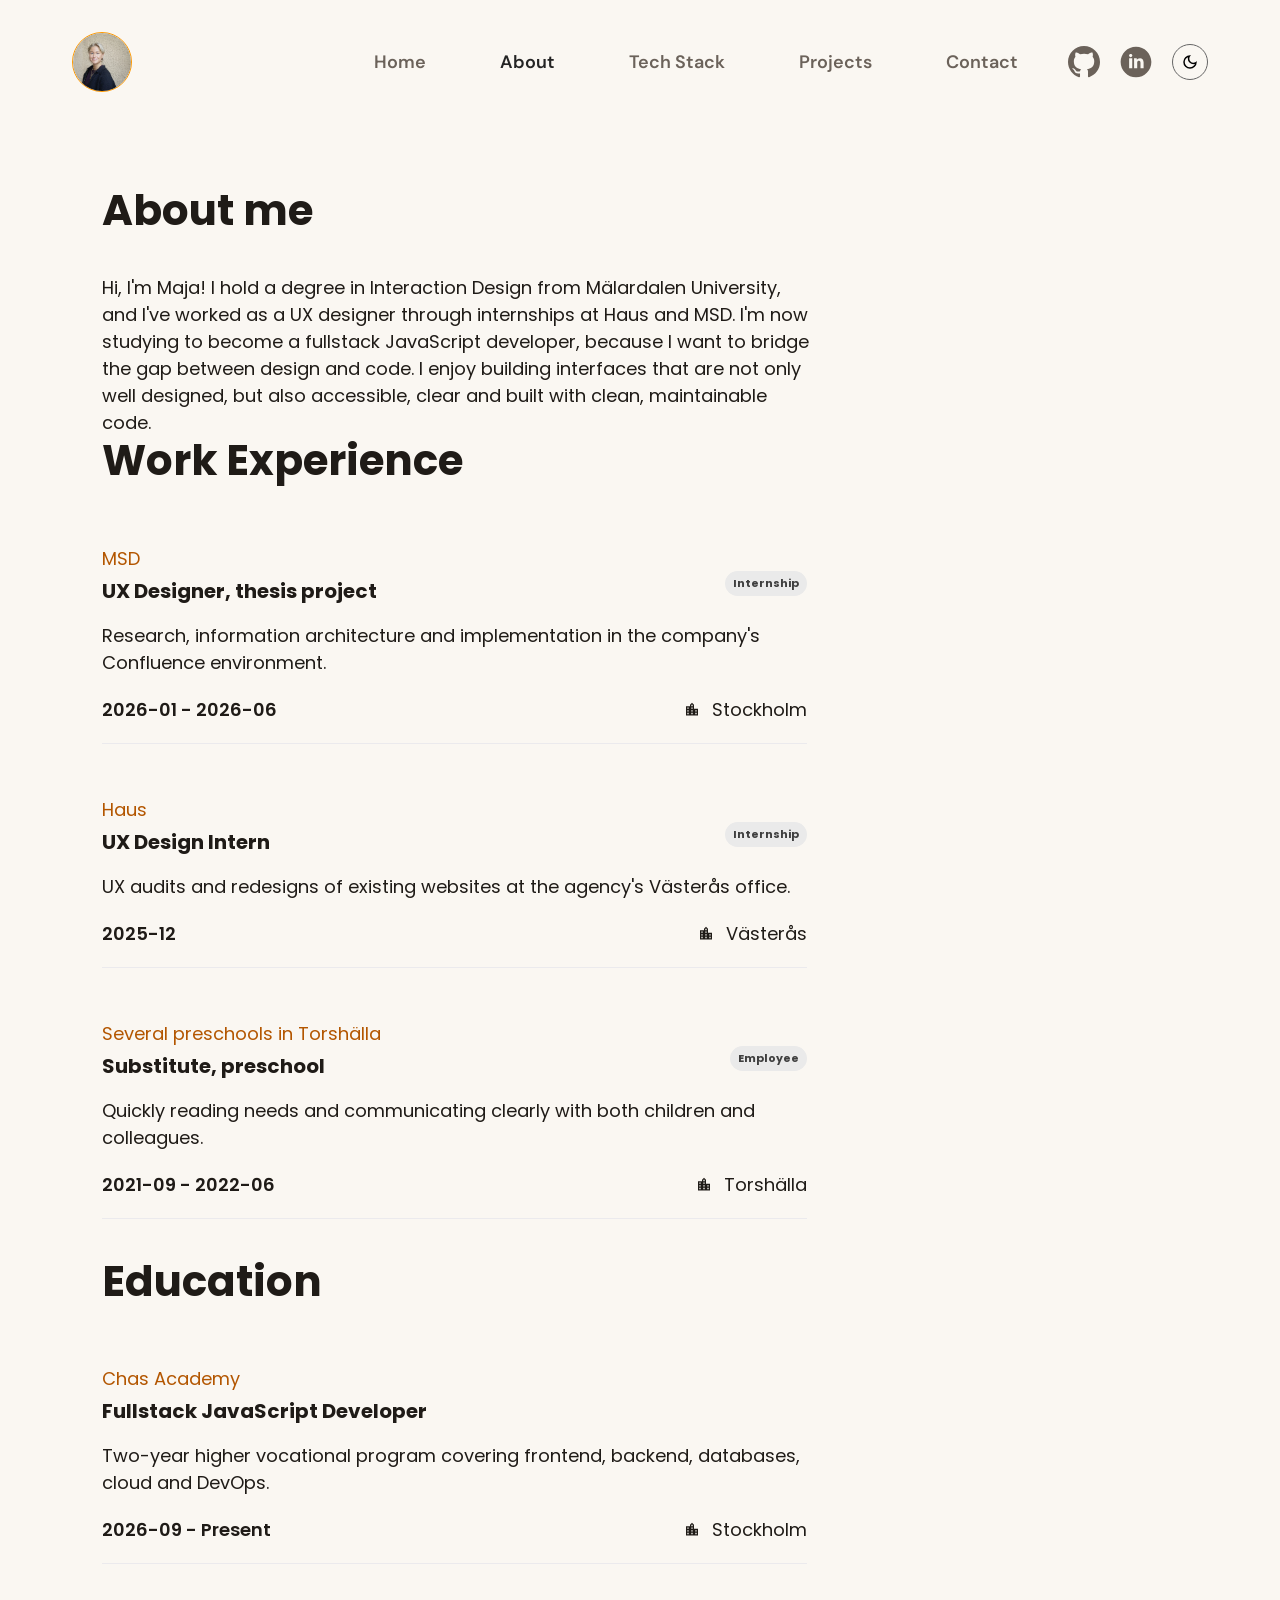
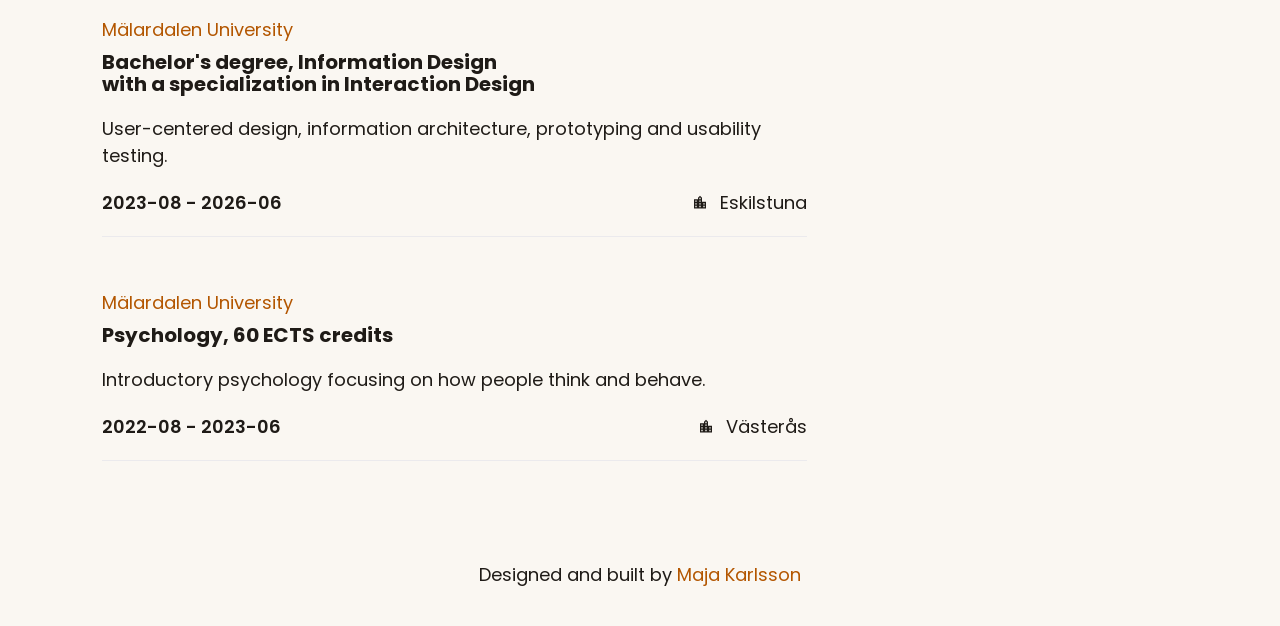
==== pages/about.html @ 786ec8b2 "add html for error message and skeleton loading" ====
<!DOCTYPE html>
<html lang="en">

<head>
    <meta charset="UTF-8">
    <meta name="viewport" content="width=device-width, initial-scale=1.0">

    <link rel="icon" href="../assets/images/maja-700.webp" type="image/svg+xml">

    <link rel="preconnect" href="https://fonts.googleapis.com">
    <link rel="preconnect" href="https://fonts.gstatic.com" crossorigin>
    <link
        href="https://fonts.googleapis.com/css2?family=DM+Sans:ital,opsz,wght@0,9..40,100..1000;1,9..40,100..1000&family=Poppins:ital,wght@0,100;0,200;0,300;0,400;0,500;0,600;0,700;0,800;0,900;1,100;1,200;1,300;1,400;1,500;1,600;1,700;1,800;1,900&display=swap"
        rel="stylesheet">

    <link rel="stylesheet" href="../css/reset.css">
    <link rel="stylesheet" href="../css/base.css">
    <link rel="stylesheet" href="../css/components.css">
    <link rel="stylesheet" href="../css/about.css">
    <script type="module" src="../index.js" defer></script>
    <title>About me</title>
</head>

<body>
    <header>
        <div class="container nav-container">

            <div class="nav-mobile-container">
                <a href="../index.html" class="logo">
                    <img src="../assets/images/maja-700.webp" alt="Maja, homepage">
                </a>
                <div class="header-actions">
                    <button class="darkmode-toggle" aria-pressed="false">
                        <svg class="icon-dark" xmlns="http://www.w3.org/2000/svg" viewBox="0 -960 960 960"
                            fill="currentColor">
                            <path
                                d="M480-120q-150 0-255-105T120-480q0-150 105-255t255-105q14 0 27.5 1t26.5 3q-41 29-65.5 75.5T444-660q0 90 63 153t153 63q55 0 101-24.5t75-65.5q2 13 3 26.5t1 27.5q0 150-105 255T480-120Zm0-80q88 0 158-48.5T740-375q-20 5-40 8t-40 3q-123 0-209.5-86.5T364-660q0-20 3-40t8-40q-78 32-126.5 102T200-480q0 116 82 198t198 82Zm-10-270Z" />
                        </svg>
                        <svg class="icon-light" xmlns="http://www.w3.org/2000/svg" viewBox="0 -960 960 960"
                            fill="currentColor">
                            <path
                                d="M565-395q35-35 35-85t-35-85q-35-35-85-35t-85 35q-35 35-35 85t35 85q35 35 85 35t85-35Zm-226.5 56.5Q280-397 280-480t58.5-141.5Q397-680 480-680t141.5 58.5Q680-563 680-480t-58.5 141.5Q563-280 480-280t-141.5-58.5ZM200-440H40v-80h160v80Zm720 0H760v-80h160v80ZM440-760v-160h80v160h-80Zm0 720v-160h80v160h-80ZM256-650l-101-97 57-59 96 100-52 56Zm492 496-97-101 53-55 101 97-57 59Zm-98-550 97-101 59 57-100 96-56-52ZM154-212l101-97 55 53-97 101-59-57Zm326-268Z" />
                        </svg>
                        <span class="visually-hidden">Darkmode</span>
                    </button>
                    <button class="nav-toggle" aria-expanded="false" aria-controls="nav-menu">
                        <svg class="hamburger-icon" aria-hidden="true" viewBox="0 0 24 24" fill="none"
                            xmlns="http://www.w3.org/2000/svg">
                            <path d="M20 7L4 7" stroke="currentColor" stroke-width="1.5" stroke-linecap="round" />
                            <path d="M20 12L4 12" stroke="currentColor" stroke-width="1.5" stroke-linecap="round" />
                            <path d="M20 17L4 17" stroke="currentColor" stroke-width="1.5" stroke-linecap="round" />
                        </svg>
                        <span class="visually-hidden">Menu</span>
                    </button>
                </div>
            </div>

            <div class="nav-menu" id="nav-menu">
                <nav class="main-nav" id="main-nav" aria-label="Main navigation">

                    <ul class="nav-list">
                        <li><a href="../index.html">Home</a></li>
                        <li><a href="about.html" aria-current="page">About</a></li>
                        <li><a href="tech-stack.html">Tech Stack</a></li>
                        <li><a href="../index.html#projects">Projects</a></li>
                        <li><a href="contact.html">Contact</a></li>
                    </ul>
                </nav>

                <ul class="social-list" role="list">
                    <li><a href="https://github.com/majakarlsson68gmailcom" target="_blank"><span
                                class="visually-hidden">Github</span>
                            <svg class="social-icons" aria-hidden="true" viewBox="0 0 88 88" fill="currentColor"
                                xmlns="http://www.w3.org/2000/svg">
                                <path fill-rule="evenodd" clip-rule="evenodd"
                                    d="M44 0C19.69 0 0 19.69 0 44C0 63.47 12.595 79.915 30.085 85.745C32.285 86.13 33.11 84.81 33.11 83.655C33.11 82.61 33.055 79.145 33.055 75.46C22 77.495 19.14 72.765 18.26 70.29C17.765 69.025 15.62 65.12 13.75 64.075C12.21 63.25 10.01 61.215 13.695 61.16C17.16 61.105 19.635 64.35 20.46 65.67C24.42 72.325 30.745 70.455 33.275 69.3C33.66 66.44 34.815 64.515 36.08 63.415C26.29 62.315 16.06 58.52 16.06 41.69C16.06 36.905 17.765 32.945 20.57 29.865C20.13 28.765 18.59 24.255 21.01 18.205C21.01 18.205 24.695 17.05 33.11 22.715C36.63 21.725 40.37 21.23 44.11 21.23C47.85 21.23 51.59 21.725 55.11 22.715C63.525 16.995 67.21 18.205 67.21 18.205C69.63 24.255 68.09 28.765 67.65 29.865C70.455 32.945 72.16 36.85 72.16 41.69C72.16 58.575 61.875 62.315 52.085 63.415C53.68 64.79 55.055 67.43 55.055 71.555C55.055 77.44 55 82.17 55 83.655C55 84.81 55.825 86.185 58.025 85.745C66.7597 82.796 74.3497 77.1822 79.7268 69.6937C85.1039 62.2052 87.9974 53.219 88 44C88 19.69 68.31 0 44 0Z"
                                    fill="currentColor" />
                            </svg>
                        </a>
                    </li>

                    <li>
                        <a href="https://www.linkedin.com/in/maja-karlsson-129566292/" target="_blank"><span
                                class="visually-hidden">Linkedin</span><svg class="social-icons" aria-hidden="true"
                                viewBox="0 0 30 30" fill="none" xmlns="http://www.w3.org/2000/svg">
                                <g clip-path="url(#clip0_63_102)">
                                    <path
                                        d="M15 0.599998C7.04698 0.599998 0.599976 7.047 0.599976 15C0.599976 22.953 7.04698 29.4 15 29.4C22.953 29.4 29.4 22.953 29.4 15C29.4 7.047 22.953 0.599998 15 0.599998ZM11.475 20.9685H8.55898V11.5845H11.475V20.9685ZM9.99898 10.4325C9.07798 10.4325 8.48248 9.78 8.48248 8.973C8.48248 8.1495 9.09598 7.5165 10.0365 7.5165C10.977 7.5165 11.553 8.1495 11.571 8.973C11.571 9.78 10.977 10.4325 9.99898 10.4325ZM22.125 20.9685H19.209V15.768C19.209 14.5575 18.786 13.7355 17.7315 13.7355C16.926 13.7355 16.4475 14.292 16.236 14.8275C16.158 15.018 16.1385 15.288 16.1385 15.5565V20.967H13.221V14.577C13.221 13.4055 13.1835 12.426 13.1445 11.583H15.678L15.8115 12.8865H15.87C16.254 12.2745 17.1945 11.3715 18.768 11.3715C20.6865 11.3715 22.125 12.657 22.125 15.42V20.9685Z"
                                        fill="currentColor" />
                                </g>
                                <defs>
                                    <clipPath id="clip0_63_102">
                                        <rect width="30" height="30" fill="white" />
                                    </clipPath>
                                </defs>
                            </svg>
                        </a>
                    </li>
                </ul>
            </div>

        </div>

    </header>

    <main>
        <section class="section container about-me">
            <h1>About me</h1>
            <p>Hi, I'm Maja! I hold a degree in Interaction Design from Mälardalen University, and I've worked as a UX
                designer through internships at Haus and MSD. I'm now studying to become a fullstack JavaScript
                developer, because I want to bridge the gap between design and code. I enjoy building interfaces that
                are not only well designed, but also accessible, clear and built with clean, maintainable code.</p>

            <div class="cv-list">
                <h2>Work Experience</h2>
                <ul class="cv-list-work" role="list"></ul>

                <h2>Education</h2>
                <ul class="cv-list-education" role="list"></ul>
            </div>

            <div role="alert">
                <div class="load-error" id="cv-error" hidden>
                    <p class="load-error-title">Couldn't load my experinece</p>
                    <p class="load-error-message">My work and education history isn't available right now. Try again, download my CV.</p>
                    <div class="load-error-actions">
                        <button class="retry-button">Try again</button>
                        <!-- Sätt länk direkt till CV -->
                        <a href="#">View CV</a>
                    </div>
                </div>
            </div>
        </section>

        <!-- List template för elementen -->
        <template id="cv-item-template">
            <li class="cv-item">
                <div class="cv-item-header">
                    <hgroup>
                        <p class="cv-item-organisation"></p>
                        <h3 class="cv-item-title"></h3>
                    </hgroup>
                    <span class="pill cv-item-type"></span>
                </div>

                <p class="cv-item-description"></p>

                <div class="cv-item-meta">
                    <span class="cv-item-time"></span>
                    <span class="cv-item-location">
                        <svg class="icon" aria-hidden="true" xmlns="http://www.w3.org/2000/svg" viewBox="0 -960 960 960"
                            fill="currentColor">
                            <path
                                d="M120-120v-560h240v-80l120-120 120 120v240h240v400H120Zm80-80h80v-80h-80v80Zm0-160h80v-80h-80v80Zm0-160h80v-80h-80v80Zm240 320h80v-80h-80v80Zm0-160h80v-80h-80v80Zm0-160h80v-80h-80v80Zm0-160h80v-80h-80v80Zm240 480h80v-80h-80v80Zm0-160h80v-80h-80v80Z" />
                        </svg>
                        <span class="cv-item-location-text"></span>
                    </span>
                </div>
            </li>
        </template>

        <!-- template för skeleton laddning -->
         <template id="cv-skeleton-template">
            <li class="cv-item" aria-hidden="true">
                <div class="cv-item-header">
                    <div>
                        <div class="skeleton skeleton-small"></div>
                        <div class="skeleton skeleton-title"></div>
                    </div>
                    <span class="skeleton skeleton-pill"></span>
                </div>
                <div class="skeleton skeleton-text"></div>
                <div class="skeleton skeleton-text"></div>
            </li>
         </template>

    </main>
    <footer>
        Designed and built by <span class="name-heading">Maja Karlsson</span>
    </footer>
</body>

</html>
---- css/base.css ----
/* Variabler */
  :root {
    /* Färger */
    --color-bg: #FAF7F2;
    --color-text: #1F1B17;
    --color-text-muted: #6B625A;
    --color-text-strong: #000;
    --color-text-content: #666666;
    --color-border: #EBEAED;

    /* Hover & interactios */
    --color-text-hover: #242424;
    --color-surface: #f1f1f1;

    --color-primary: #FF9900;
    --color-primary-text: #B35600;

    --shadow-card: 0 24px 48px rgb(0 0 0 / 0.08);

    --color-badge-bg: #EAEAEA;
    --color-badge-text: #3F3F3F;

    /* Typsnitt */
    --font-family-poppins: "Poppins", sans-serif;
    --font-family-dm-sans: "DM Sans", sans-serif;

    --font-heading: var(--font-family-poppins);
    --font-body: var(--font-family-poppins);
    --font-nav: var(--font-family-dm-sans);

    /* Text storlekar */
    --font-size-100: 0.688rem; 
    --font-size-200: 0.75rem;
    --font-size-300: 1rem;
    --font-size-400: 1.125rem;
    --font-size-500: 1.25rem;
    --font-size-600: 1.5rem;
    --font-size-700: 2.625rem;
    --font-size-800: 3.625rem;
    /* Roll */

    --font-size-label: var(--font-size-100);
    --font-size-small: var(--font-size-200);
    --font-size-body: var(--font-size-300);
    --font-size-heading-sm: var(--font-size-400);
    --font-size-heading-md: var(--font-size-500);
    --font-size-heading-lg: var(--font-size-600);
    --font-size-display: clamp(1.5rem, 0.5rem + 4vw, 3.625rem);

    /* Spacing */
    --space-1: 0.5rem; /* 8px */
    --space-2: 0.75rem; /* 12pxpx */
    --space-3: 1rem; /* 16px */
    --space-4: 1.25rem; /* 20px */
    --space-5: 2rem; /* 32px */
    --space-6: 2.375rem; /* 38px */
    --space-7: 3.875rem; /* 62px */
    /* Roll */
    --section-space-block: var(--space-5);
    --section-space-inline: var(--space-4);
  }

  /* Generella regler */
  body {
    background-color: var(--color-bg);
    font-family: var(--font-body);
    font-size: var(--font-size-body);
    color: var(--color-text);
   
    display: flex;
    flex-direction: column;
  }
  main {
    flex: 1;
  }

  h1, h2, h3, h4 {
    font-family: var(--font-heading);
    color: var(--color-text);
    line-height: 1.2;
  }

  h1, h2 {
    font-size: var(--font-size-heading-lg);
    margin-bottom: var(--space-6);
  }

  h3 {
    font-size: var(--font-size-heading-md);
  }

  h4 {
    font-size: var(--font-size-heading-sm);
  }

  a {
    color: inherit;
  }

  p {
    max-width: 65ch;
  }

  :focus-visible {
    outline: 2px solid var(--color-heading);
    outline-offset: 3px;
  }

  * + h2 {
    margin-top: var(--space-6);
  }

  h3:has(+ *) {
    margin-bottom: var(--space-6);
  }

  /* Layout-styling */ /* Utility classes */

.container {
  width: 100%;
  max-width: 1200px;
  margin-inline: auto;
}

.section {
  padding-block: var(--section-space-block);
  padding-inline: var(--section-space-inline);
}
.visually-hidden {
  border: 0;
  clip-path: inset(50%);
  height: 1px;
  margin: 0;
  overflow: hidden;
  position: absolute;
  white-space: nowrap;
  width: 1px;
}



/* Desktop */

@media (min-width: 56rem) {
  :root {
    --font-size-small: var(--font-size-300);
    --font-size-body: var(--font-size-400);
    --font-size-heading-sm: var(--font-size-500);
    --font-size-heading-md: var(--font-size-500);
    --font-size-heading-lg: var(--font-size-700);

    --section-space-inline: var(--space-7);
    --section-space-block: var(--space-7);
  }

  /* mindre text än body, bara på desktop */
  .fs-small {
    font-size: var(--font-size-300);
  }
}


/* Darkmode */
@media (prefers-color-scheme: dark){
:root:not([data-theme="light"]) {
  color-scheme: dark;

  --color-bg: #191919;
  --color-surface: #363636;
  --color-text: #FAF6F1;
  --color-text-content: #D9D2C9; /* I projekt korten */
  
  --color-text-strong: #fff;

  --color-text-hover: #fffdfd;
}
.icon-invert {
  filter: invert(0.8);
}
}

 :root[data-theme="dark"] {
  color-scheme: dark;

  --color-bg: #191919;
  --color-surface: #363636;
  --color-text: #FAF6F1;
  --color-text-content: #D9D2C9; /* I projekt korten */
  
  --color-text-strong: #fff;

  --color-text-hover: #fffdfd;
 
  .icon-invert {
    filter: invert(0.8);
  }
}

.darkmode-toggle[aria-pressed="true"] .icon-dark,
.darkmode-toggle[aria-pressed="false"] .icon-light {
  display: none;
}
---- css/components.css ----
/* Navigationsbar */

header {
    position: sticky;
    top: 0;
    z-index: 10;
    background-color: var(--color-bg);
}

 .nav-container {
    display: flex;
    flex-direction: column;
    align-items: center;
    font-weight: 600;
    padding: var( --space-5);
    
    .logo img {
        min-width: 42px;
        max-width: 60px;
        border-radius: 50%;
        border: 1px solid var(--color-primary);
        aspect-ratio: 1 / 1;
        object-fit: cover;
        object-position: center 30%;
    }
}



/* Mobil */
 .nav-mobile-container {
    display: flex;
    justify-content: space-between;
    align-items: center;
    width: 100%;
}

.header-actions{
    display: flex;
    align-items: center;
    gap: 1rem;
}

.darkmode-toggle {
    background-color: transparent;
    border: 1px solid var(--color-text-content);
    border-radius: 50%;
    padding: 0.5rem;
    cursor: pointer;
    svg {
        min-width: 18px;
        width: 20px;
        aspect-ratio: 1 / 1;
    }
}

.nav-toggle {
    width: 32px;
    height: 32px;
    border: none;
    background-color: transparent;
    cursor: pointer;
}

.nav-list, .social-list {
    display: none;
    width: 100%;
    list-style: none;
    color: var(--color-text-muted);
    a:hover, a:focus-visible {
        color: var(--color-text-hover);
    }
}

.nav-list {
    font-family: var(--font-nav);
    flex-direction: column;
    margin-top: var(--space-4);
    & > * {
        text-align: center;
        padding: 0.5em 1em;
    }

    a {
        text-decoration: none;
        white-space: nowrap;
    }

    a[aria-current="page"] {
        color: var(--color-text-hover);
    }
}


.social-list {
    margin-top: var(--space-2);
    align-items: center;
    flex-direction: column;
    gap: var(--space-4);
}

.social-icons {
    min-width: 28px;
    min-height: 28px;
    max-width: 32px;
    max-height: 32px;
}

/* Öppna/stänga menyn */

.nav-container.is-open .nav-list,
.nav-container.is-open .social-list {
    display: flex;
    padding-bottom: 1rem;
}

.nav-menu {
    position: absolute;
    top: 100%;
    left: 0;
    right: 0;
    background-color: var(--color-bg);
}

/* Animation av hamburger-icon */
.hamburger-icon path {
    transform-origin: center;
    transition: transform 0.25s, opacity 0.25s;
}

.nav-toggle[aria-expanded="true"] path:nth-child(1) {
    transform: rotate(45deg) translateY(5px);
}
.nav-toggle[aria-expanded="true"] path:nth-child(2) {
    opacity: 0;
}
.nav-toggle[aria-expanded="true"] path:nth-child(3) {
    transform: rotate(-45deg) translateY(-5px);
}

/* Delade klasser */
.name-heading {
    color: var(--color-primary-text);
  }

  .icon {
    width: 16px;
    display: inline;
    margin-right: var(--space-1);
}

.hero-heading {
    font-size: var(--font-size-display);
    margin-bottom: 0;
  }

  .pill {
    font-size: var(--font-size-label);
    font-weight: bold;
    background-color: var(--color-badge-bg);
    padding: 4px 8px;
    border-radius: 99px;
    color: var(--color-badge-text);
}

/* Desktop */

@media (min-width: 56rem){
    .nav-menu {
        width: 100%;
        position: static;
        display: flex;
    }

    .nav-list, .social-list {
        display: flex;
    }

    .nav-mobile-container{
        width: fit-content;
        display: contents;
    }
    .nav-container {
        flex-direction: row;
        /* margin-top: calc(var(--space-4) * 3); */
        align-items: center;
    }

    .nav-toggle {
        display: none;
    }

    .nav-list {
        align-items: center;
        flex-direction: row;
        width: fit-content;
     
        gap: var(--space-6);
        margin: 0;
    }

    .social-list {
        flex-direction: row;
        align-items: center;
        gap: var(--space-4);
        width: fit-content;
        margin: 0;
    }

    .social-icons {
        width: 100%;
        max-width: 32px;
        max-height: 32px;
        aspect-ratio: 1 / 1;
    }

    .main-nav {
    margin-left: auto;
    margin-right: var(--space-5);
}

.header-actions {
    order: 1;
}
.darkmode-toggle {
    margin-left: var(--space-4);
    svg {
        width: 24px;
    }
}


}

footer {
    padding-block: var(--space-6);
    text-align: center;
}
---- css/about.css ----
.about-me ul {
    max-width: 705px;
    li {
        margin-top: var(--space-5);
        border-bottom: 1px solid var(--color-border);
        padding-block: var(--space-4);
    }
}

.cv-item-header {
    display: flex;
    align-items: center;
    justify-content: space-between;

    .cv-item-organisation {
        font-size: var(--font-size-body);
        color: var(--color-primary-text);
    }
    
    .cv-item-title{
        line-height: 1.1;
        margin-top: var(--space-1);
        margin-bottom: var(--space-4);
    }
    
    .pill {
        font-size: var(--font-size-label);
        font-weight: bold;
        background-color: var(--color-badge-bg);
        padding: 4px 8px;
        border-radius: 99px;
        color: var(--color-badge-text);
    }
}

.cv-item-meta {
    display: flex;
    justify-content: space-between;
    margin-top: var(--space-4);

    .cv-item-time {
        font-weight: 600;
    }

    .cv-item-location {
        display: flex;
        gap: 4px;
    }

    .icon {
        width: 16px;
    }
}

/* .work-title {
    display: flex;
    justify-content: space-between;
    align-items: center;
    margin-bottom: var(--space-2);
    h3 {
        font-weight: 300;
        margin-bottom: 0;
    }
} */

/* .pill {
    font-size: var(--font-size-label);
    font-weight: 500;
    background-color: var(--color-badge-bg);
    color: var(--color-badge-text);
    padding: 4px 12px;
    border-radius: 50px;
}

.work-details {
    font-size: var(--font-size-small);
    display: grid;
    grid-template-columns: 1fr auto;
    .date {
        grid-column: 2;
        grid-row: 1;
    }
} */



@media (min-width: 56rem) {
    .work-details {
        display: flex;
        justify-content: space-between;
    }
}
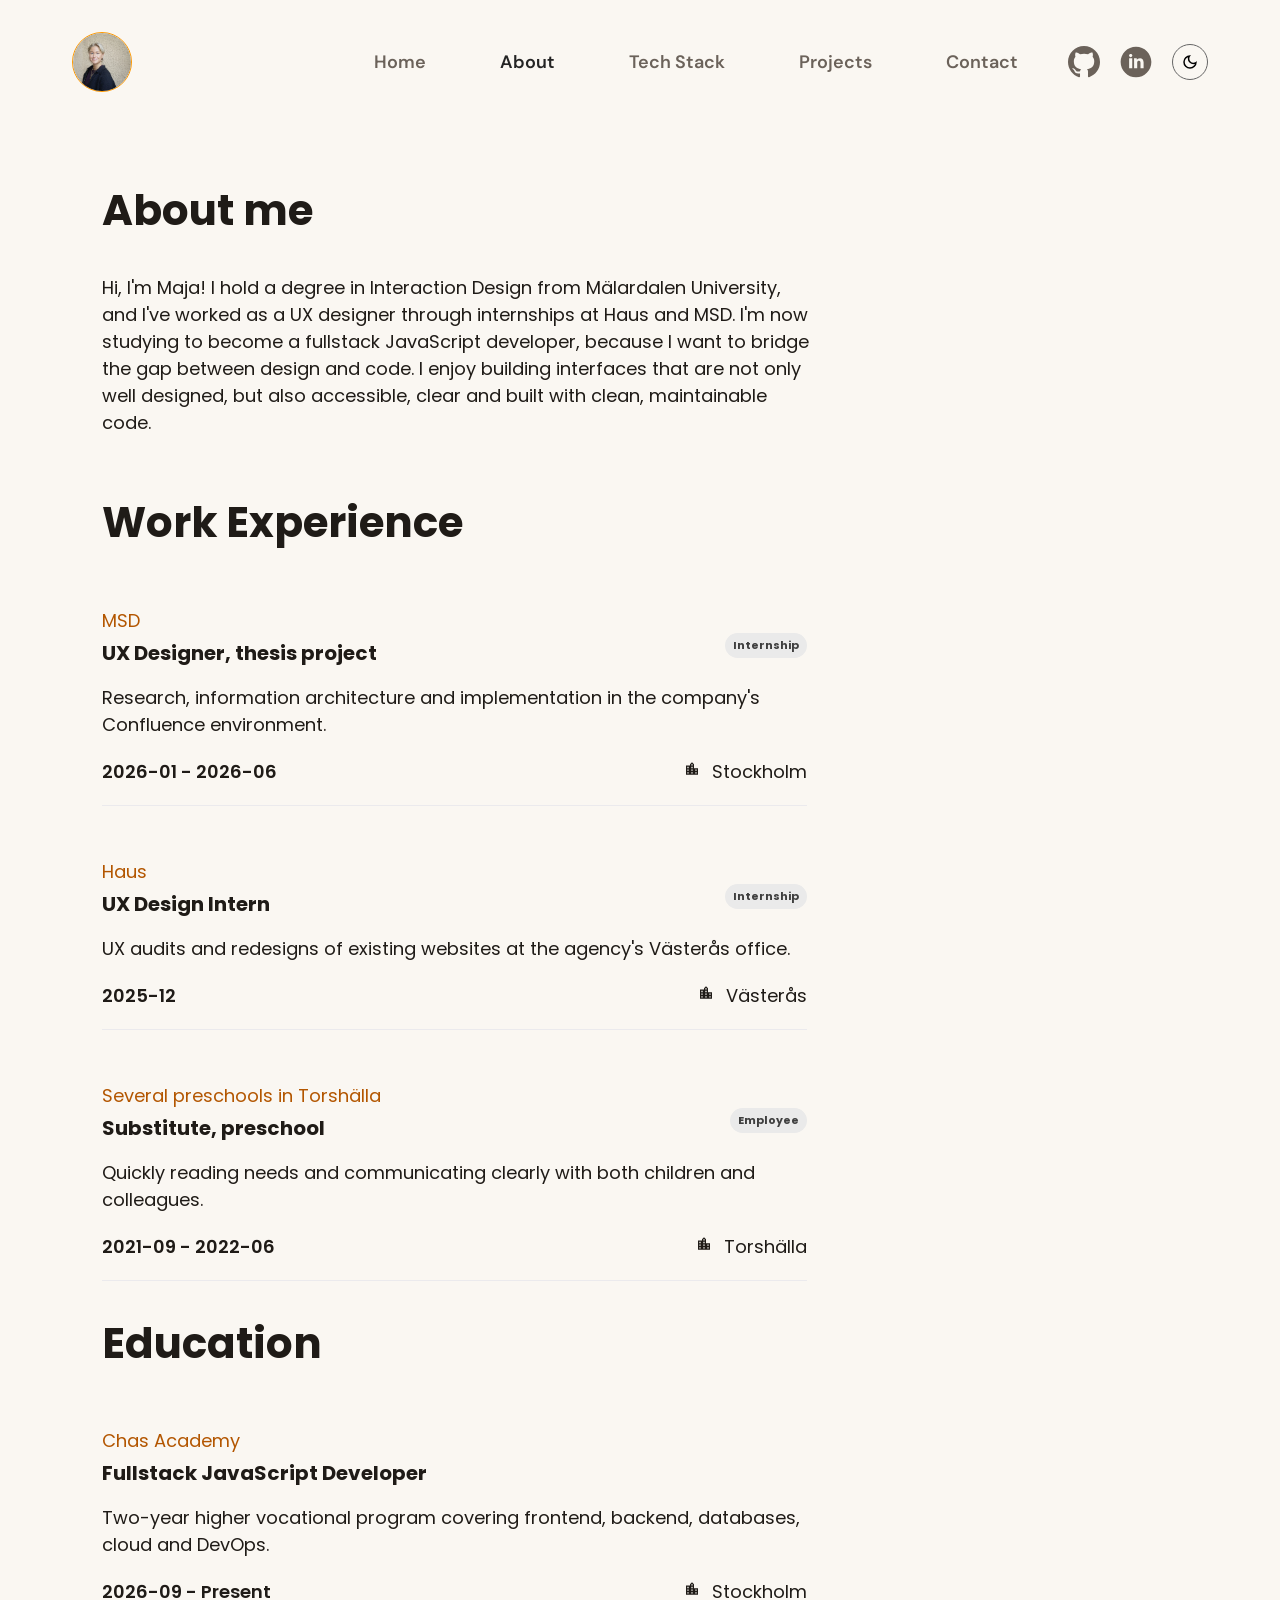
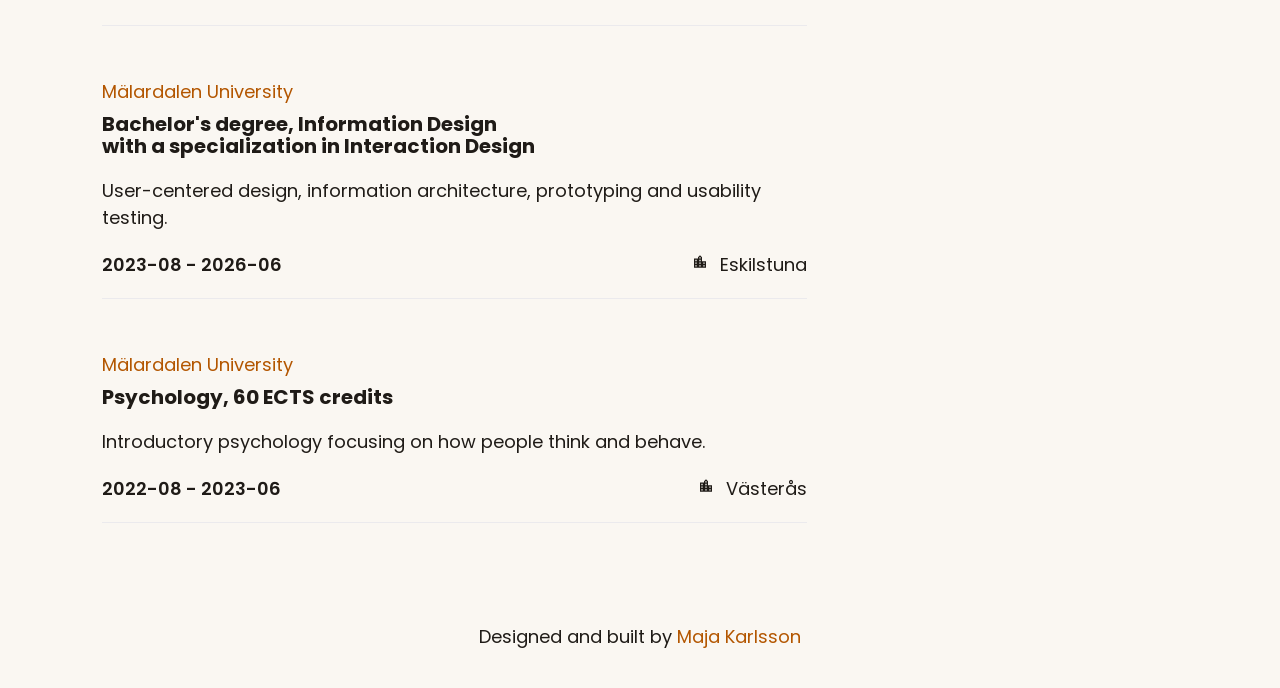
==== commit a1ab2dfd: "add loading state styles and error message enhancements" ====
--- a/pages/about.html
+++ b/pages/about.html
@@ -111,7 +111,7 @@
                 developer, because I want to bridge the gap between design and code. I enjoy building interfaces that
                 are not only well designed, but also accessible, clear and built with clean, maintainable code.</p>
 
-            <div class="cv-list">
+            <div class="cv-lists">
                 <h2>Work Experience</h2>
                 <ul class="cv-list-work" role="list"></ul>
 
@@ -121,12 +121,15 @@
 
             <div role="alert">
                 <div class="load-error" id="cv-error" hidden>
-                    <p class="load-error-title">Couldn't load my experinece</p>
-                    <p class="load-error-message">My work and education history isn't available right now. Try again, download my CV.</p>
+                    <p class="load-error-title">Couldn’t load my experience</p>
+                    <p class="load-error-message">Something went wrong when loading my work and education. Try again, or view my CV instead.</p>
                     <div class="load-error-actions">
+                        <!-- TODO Sätt länk direkt till CV -->
+                        <a class="primary-btn" href="/assets/CV.pdf" target="_blank" rel="noopener">View CV 
+                            <svg class="icon" aria-hidden="true" xmlns="http://www.w3.org/2000/svg" viewBox="0 -960 960 960" fill="currentColor"><path d="M240-80q-33 0-56.5-23.5T160-160v-640q0-33 23.5-56.5T240-880h320l240 240v240h-80v-200H520v-200H240v640h360v80H240Zm638 15L760-183v89h-80v-226h226v80h-90l118 118-56 57Zm-638-95v-640 640Z"/></svg>
+                            <span class="visually-hidden">PDF, opens in a new tab</span>
+                        </a>
                         <button class="retry-button">Try again</button>
-                        <!-- Sätt länk direkt till CV -->
-                        <a href="#">View CV</a>
                     </div>
                 </div>
             </div>
--- a/css/components.css
+++ b/css/components.css
@@ -164,6 +164,82 @@
     color: var(--color-badge-text);
 }
 
+.primary-btn {
+    display: flex;
+    align-items: center;
+    gap: var(--space-2);
+    text-decoration: none;
+    font-weight: 600;
+    background-color: var(--color-primary);
+    padding: 0.5rem 1rem;
+    border-radius: 12px;
+}
+
+.icon {
+    width: 1.2em;
+    height: 1.2em;
+    flex-shrink: 0;
+    fill: currentColor;
+}
+
+/* Skeleton loading */
+
+.skeleton {
+    background-color: color-mix(in srgb, currentColor 12%, transparent);
+    border-radius: 12px;
+    animation: pulse 1.5s ease-in-out infinite;
+}
+
+@keyframes pulse {
+    50% { opacity: 0.4; }
+}
+
+.skeleton-title { height: 1.5rem; width: 60%; }
+.skeleton-small { height: 0.875rem; width: 40%; margin-bottom: var(--space-1);}
+.skeleton-text { height: 1rem; margin-top: var(--space-1) }
+.skeleton-text:last-child { width: 70%; }
+.skeleton-pill { 
+    display: inline-block;
+    width: 4rem;
+    height: 1.5rem;
+    border-radius: 999px;
+}
+
+/* Error message */
+.load-error {
+    margin-top: var(--space-5);
+    gap: var(--space-2);
+    padding: var(--space-6) var(--space-4);
+    background-color: var(--color-surface);
+    border-radius: 1rem;
+}
+
+.load-error-title {
+    font-weight: 600;
+    font-size: var(--font-size-heading-sm);
+}
+.load-error-message {
+    max-width: 40ch;
+    opacity: 0.8;
+}
+
+.load-error-actions {
+    display: flex;
+    flex-wrap: wrap;
+    margin-top: var(--space-4);
+    gap: var(--space-2);
+}
+
+.retry-button {
+    padding: 0.5rem 1rem;
+    border-radius: 12px;
+    border: 2px solid var(--color-text);
+    font-weight: 600;
+    cursor: pointer;
+}
+
+
+
 /* Desktop */
 
 @media (min-width: 56rem){
@@ -238,3 +314,6 @@
     text-align: center;
 }
 
+@media (prefers-reduced-motion: reduce) {
+    .skeleton { animation: none; }
+}
--- a/css/about.css
+++ b/css/about.css
@@ -6,6 +6,10 @@
         border-bottom: 1px solid var(--color-border);
         padding-block: var(--space-4);
     }
+}
+
+.cv-lists {
+    margin-top: var(--space-7);
 }
 
 .cv-item-header {
@@ -53,6 +57,8 @@
     }
 }
 
+
+
 /* .work-title {
     display: flex;
     justify-content: space-between;
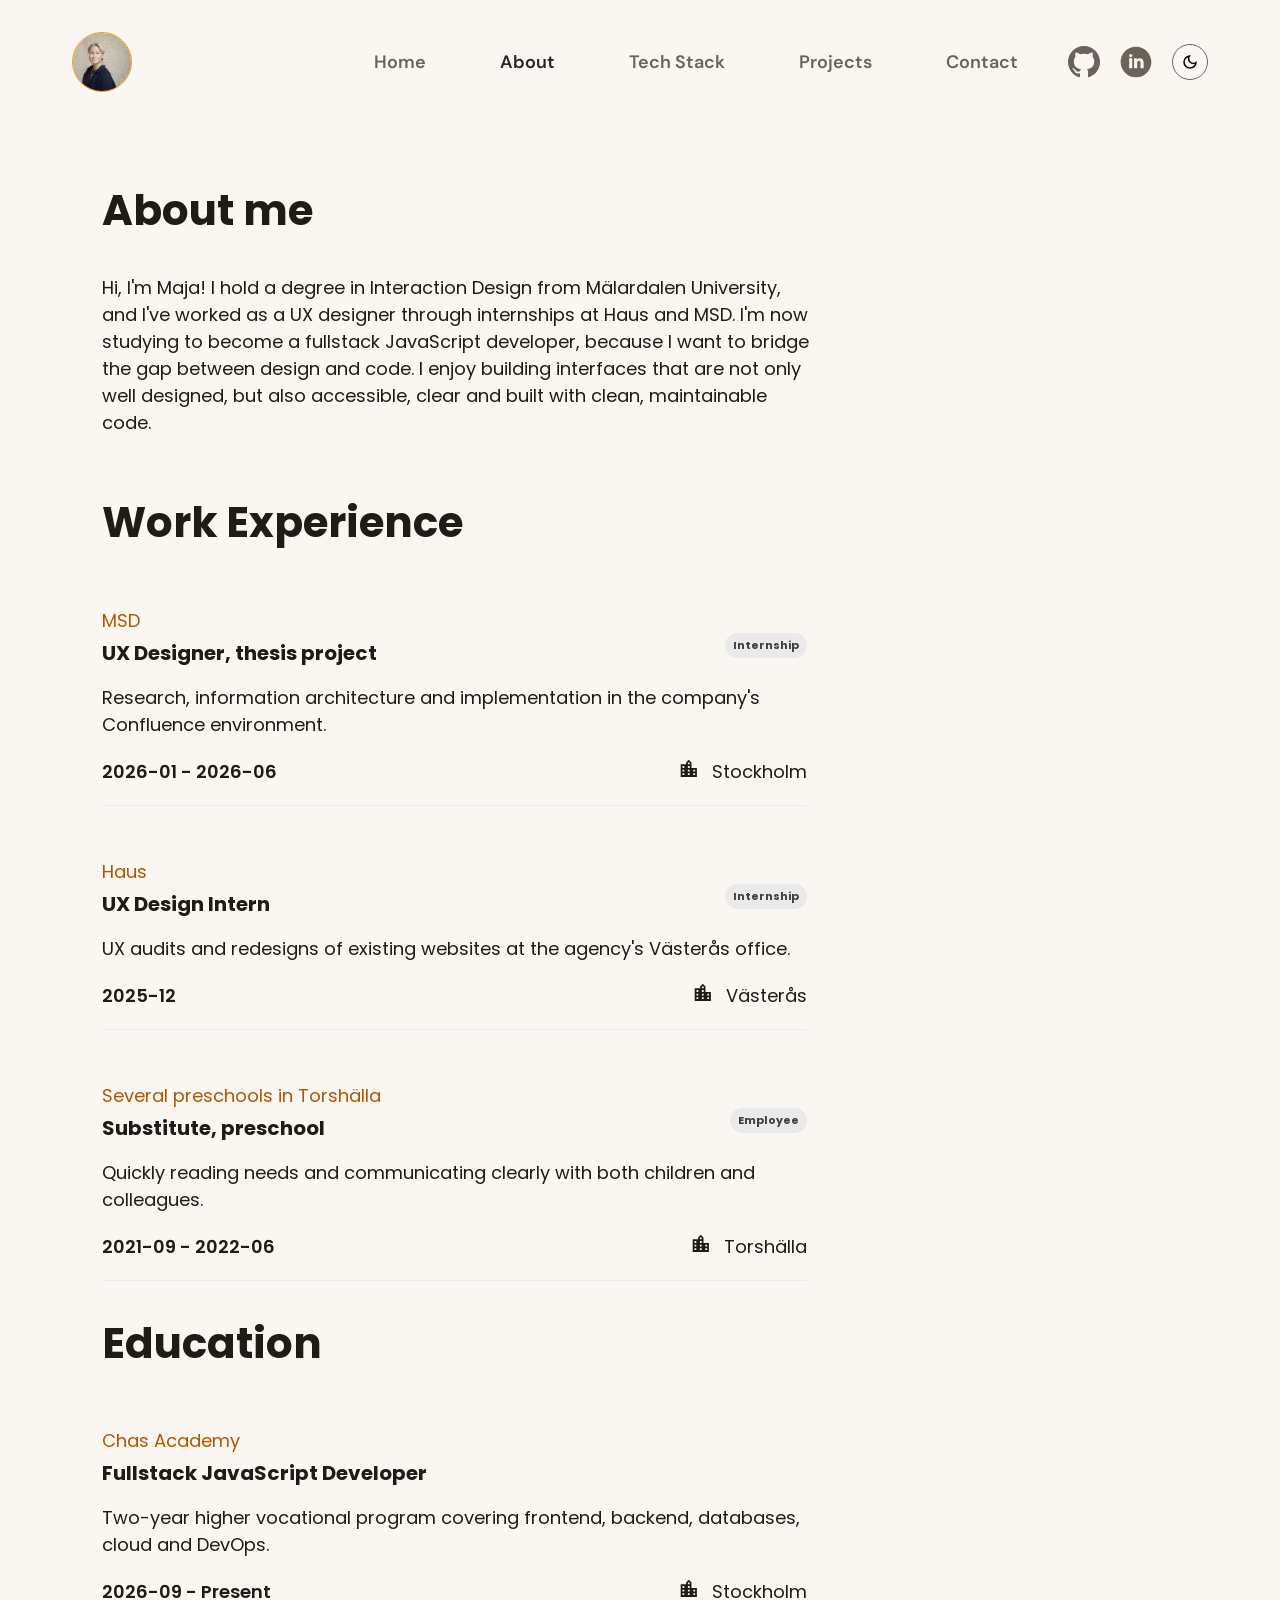
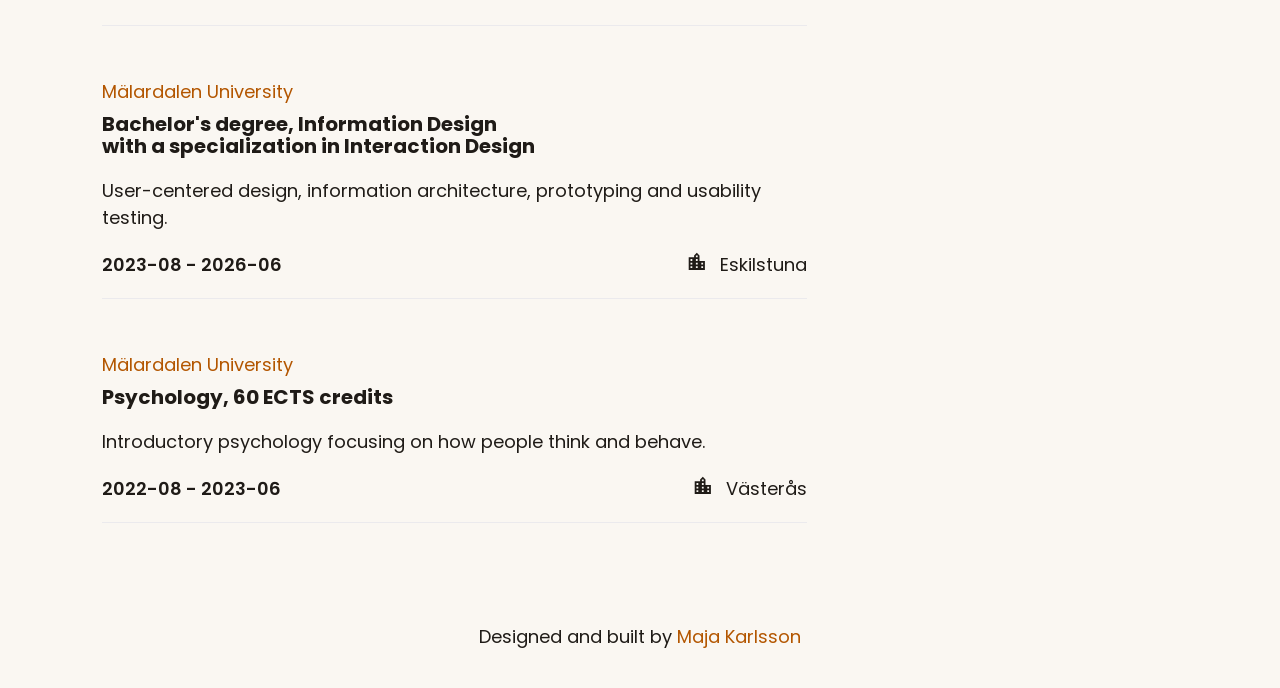
==== commit 2034f539: "refactor styles and improve button consistency across components" ====
--- a/pages/about.html
+++ b/pages/about.html
@@ -125,11 +125,11 @@
                     <p class="load-error-message">Something went wrong when loading my work and education. Try again, or view my CV instead.</p>
                     <div class="load-error-actions">
                         <!-- TODO Sätt länk direkt till CV -->
-                        <a class="primary-btn" href="/assets/CV.pdf" target="_blank" rel="noopener">View CV 
+                        <a class="btn primary-btn" href="/assets/CV.pdf" target="_blank" rel="noopener">View CV 
                             <svg class="icon" aria-hidden="true" xmlns="http://www.w3.org/2000/svg" viewBox="0 -960 960 960" fill="currentColor"><path d="M240-80q-33 0-56.5-23.5T160-160v-640q0-33 23.5-56.5T240-880h320l240 240v240h-80v-200H520v-200H240v640h360v80H240Zm638 15L760-183v89h-80v-226h226v80h-90l118 118-56 57Zm-638-95v-640 640Z"/></svg>
                             <span class="visually-hidden">PDF, opens in a new tab</span>
                         </a>
-                        <button class="retry-button">Try again</button>
+                        <button class="btn btn-outline retry-btn">Try again</button>
                     </div>
                 </div>
             </div>
--- a/css/base.css
+++ b/css/base.css
@@ -5,7 +5,6 @@
     --color-bg: #FAF7F2;
     --color-text: #1F1B17;
     --color-text-muted: #6B625A;
-    --color-text-strong: #000;
     --color-text-content: #666666;
     --color-border: #EBEAED;
 
@@ -15,8 +14,11 @@
 
     --color-primary: #FF9900;
     --color-primary-text: #B35600;
+    --color-primary-hover: #fdaa2e;
+    --color-primary-active: #fbb54d;
 
     --shadow-card: 0 24px 48px rgb(0 0 0 / 0.08);
+    --shadow-image: 0 16px 32px rgb(0 0 0 / 0.15);
 
     --color-badge-bg: #EAEAEA;
     --color-badge-text: #3F3F3F;
@@ -37,7 +39,7 @@
     --font-size-500: 1.25rem;
     --font-size-600: 1.5rem;
     --font-size-700: 2.625rem;
-    --font-size-800: 3.625rem;
+
     /* Roll */
 
     --font-size-label: var(--font-size-100);
@@ -62,6 +64,9 @@
   }
 
   /* Generella regler */
+
+  html { scroll-padding-top: 80px; }
+  
   body {
     background-color: var(--color-bg);
     font-family: var(--font-body);
@@ -103,7 +108,7 @@
   }
 
   :focus-visible {
-    outline: 2px solid var(--color-heading);
+    outline: 2px solid var(--color-text);
     outline-offset: 3px;
   }
 
@@ -154,10 +159,6 @@
     --section-space-block: var(--space-7);
   }
 
-  /* mindre text än body, bara på desktop */
-  .fs-small {
-    font-size: var(--font-size-300);
-  }
 }
 
 
--- a/css/components.css
+++ b/css/components.css
@@ -39,7 +39,7 @@
 .header-actions{
     display: flex;
     align-items: center;
-    gap: 1rem;
+    gap: var(--space-3);
 }
 
 .darkmode-toggle {
@@ -109,8 +109,7 @@
 
 /* Öppna/stänga menyn */
 
-.nav-container.is-open .nav-list,
-.nav-container.is-open .social-list {
+.nav-container:has(.nav-toggle[aria-expanded="true"]) :is(.nav-list, .social-list) {
     display: flex;
     padding-bottom: 1rem;
 }
@@ -143,12 +142,6 @@
 .name-heading {
     color: var(--color-primary-text);
   }
-
-  .icon {
-    width: 16px;
-    display: inline;
-    margin-right: var(--space-1);
-}
 
 .hero-heading {
     font-size: var(--font-size-display);
@@ -164,15 +157,45 @@
     color: var(--color-badge-text);
 }
 
+.btn {
+    padding: 0.5rem 1rem;
+    border-radius: 12px;
+    font-weight: 600;
+    cursor: pointer;
+}
+
+
 .primary-btn {
+    background-color: var(--color-primary);
+    transition: background-color 0.25s ease, box-shadow 0.25s ease;
+}
+.primary-btn:hover {
+    background-color: var(--color-primary-hover);
+    box-shadow: 0 4px 12px rgba(37, 99, 235, 0.25);
+}
+
+.primary-btn:active {
+    background-color: var(--color-primary-active);
+}
+
+a.primary-btn {
     display: flex;
     align-items: center;
     gap: var(--space-2);
     text-decoration: none;
-    font-weight: 600;
-    background-color: var(--color-primary);
-    padding: 0.5rem 1rem;
-    border-radius: 12px;
+    
+}
+
+.btn-outline {
+    border: 2px solid var(--color-text);
+    transition: background-color 0.25s ease, border-color 0.25s ease;
+}
+
+.btn-outline:hover {
+    background-color: rgba(37, 99, 235, 0.08);
+}
+.btn-outline:active {
+    background-color: rgba(37, 99, 235, 0.18);
 }
 
 .icon {
@@ -208,7 +231,6 @@
 /* Error message */
 .load-error {
     margin-top: var(--space-5);
-    gap: var(--space-2);
     padding: var(--space-6) var(--space-4);
     background-color: var(--color-surface);
     border-radius: 1rem;
@@ -229,15 +251,6 @@
     margin-top: var(--space-4);
     gap: var(--space-2);
 }
-
-.retry-button {
-    padding: 0.5rem 1rem;
-    border-radius: 12px;
-    border: 2px solid var(--color-text);
-    font-weight: 600;
-    cursor: pointer;
-}
-
 
 
 /* Desktop */
@@ -254,13 +267,10 @@
     }
 
     .nav-mobile-container{
-        width: fit-content;
         display: contents;
     }
     .nav-container {
         flex-direction: row;
-        /* margin-top: calc(var(--space-4) * 3); */
-        align-items: center;
     }
 
     .nav-toggle {
@@ -278,16 +288,12 @@
 
     .social-list {
         flex-direction: row;
-        align-items: center;
-        gap: var(--space-4);
         width: fit-content;
         margin: 0;
     }
 
     .social-icons {
         width: 100%;
-        max-width: 32px;
-        max-height: 32px;
         aspect-ratio: 1 / 1;
     }
 
--- a/css/about.css
+++ b/css/about.css
@@ -1,11 +1,12 @@
 
 .about-me ul {
     max-width: 705px;
-    li {
-        margin-top: var(--space-5);
-        border-bottom: 1px solid var(--color-border);
-        padding-block: var(--space-4);
-    }
+}
+
+.cv-item {
+    margin-top: var(--space-5);
+    border-bottom: 1px solid var(--color-border);
+    padding-block: var(--space-4);
 }
 
 .cv-lists {
@@ -27,15 +28,6 @@
         margin-top: var(--space-1);
         margin-bottom: var(--space-4);
     }
-    
-    .pill {
-        font-size: var(--font-size-label);
-        font-weight: bold;
-        background-color: var(--color-badge-bg);
-        padding: 4px 8px;
-        border-radius: 99px;
-        color: var(--color-badge-text);
-    }
 }
 
 .cv-item-meta {
@@ -53,47 +45,10 @@
     }
 
     .icon {
-        width: 16px;
+        margin-right: var(--space-1);
     }
 }
 
-
-
-/* .work-title {
-    display: flex;
-    justify-content: space-between;
-    align-items: center;
-    margin-bottom: var(--space-2);
-    h3 {
-        font-weight: 300;
-        margin-bottom: 0;
-    }
-} */
-
-/* .pill {
-    font-size: var(--font-size-label);
-    font-weight: 500;
-    background-color: var(--color-badge-bg);
-    color: var(--color-badge-text);
-    padding: 4px 12px;
-    border-radius: 50px;
-}
-
-.work-details {
-    font-size: var(--font-size-small);
-    display: grid;
-    grid-template-columns: 1fr auto;
-    .date {
-        grid-column: 2;
-        grid-row: 1;
-    }
-} */
-
-
-
 @media (min-width: 56rem) {
-    .work-details {
-        display: flex;
-        justify-content: space-between;
-    }
+ 
 }
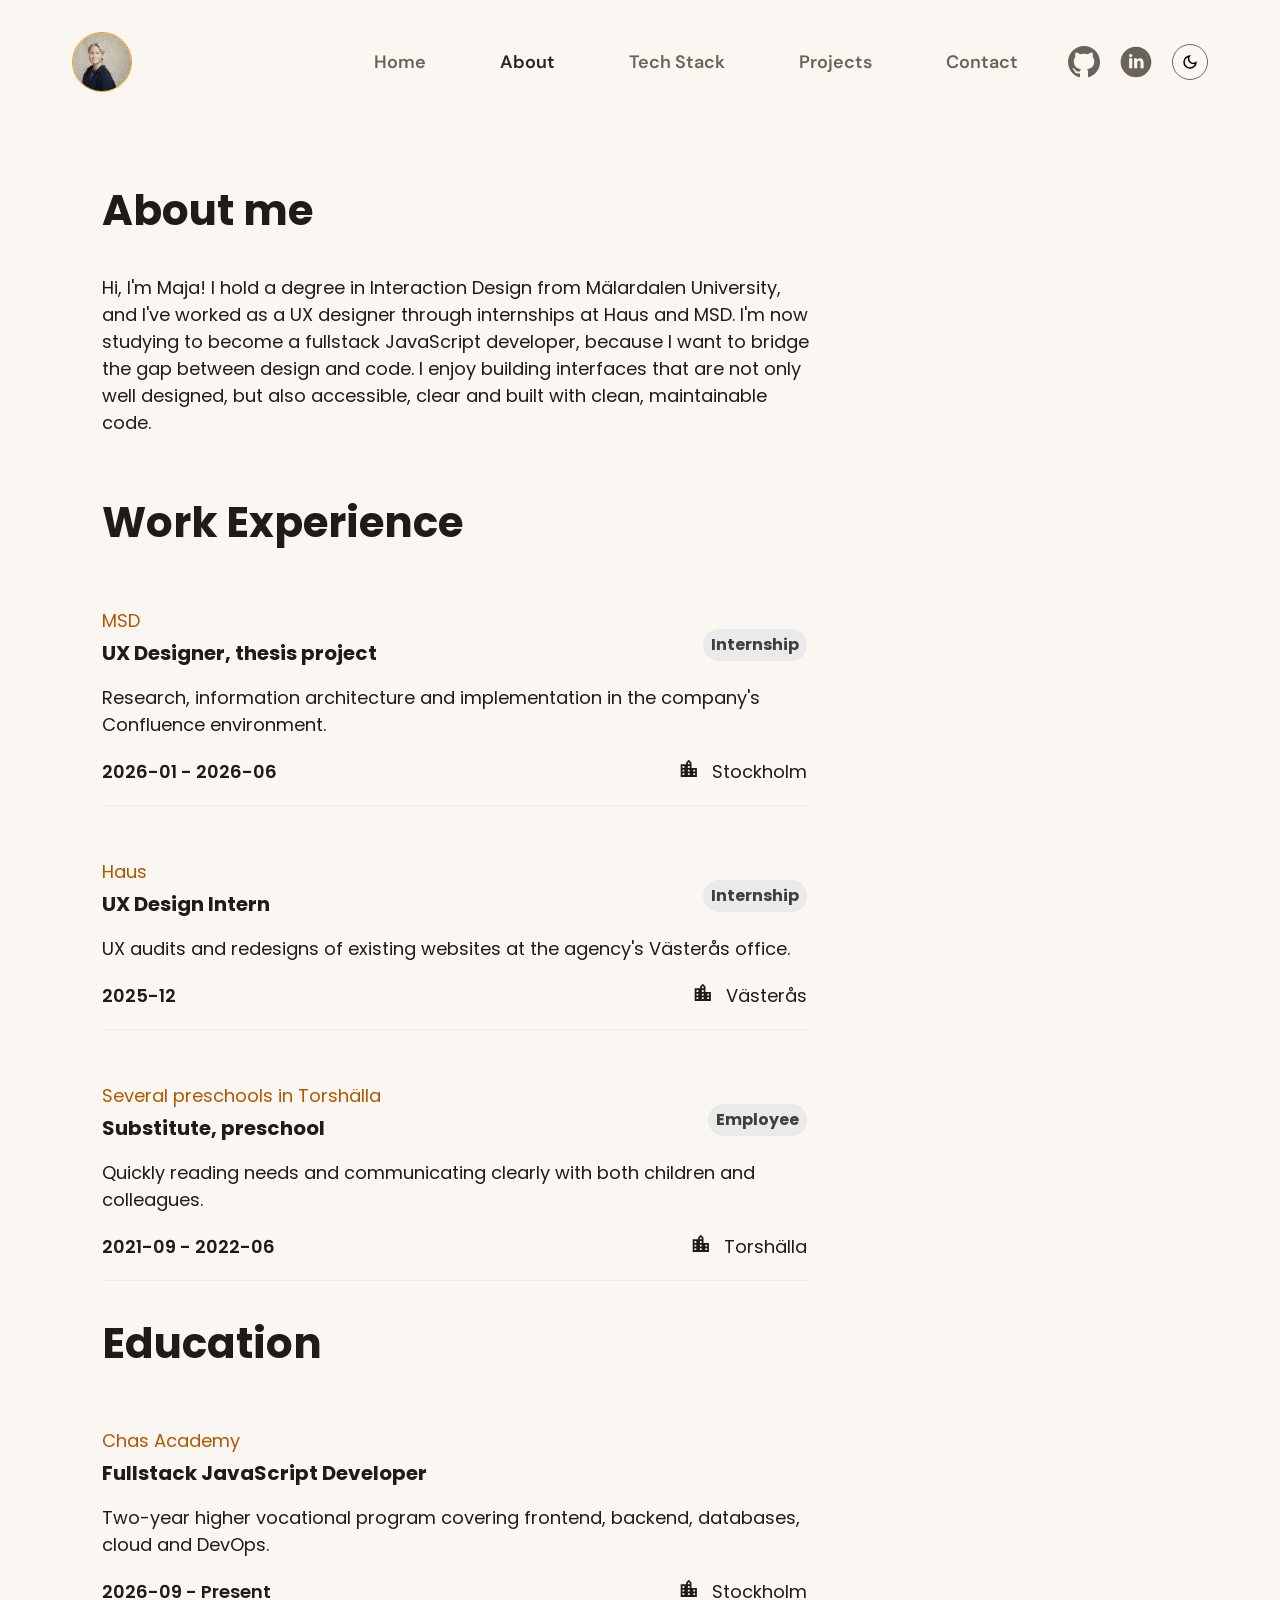
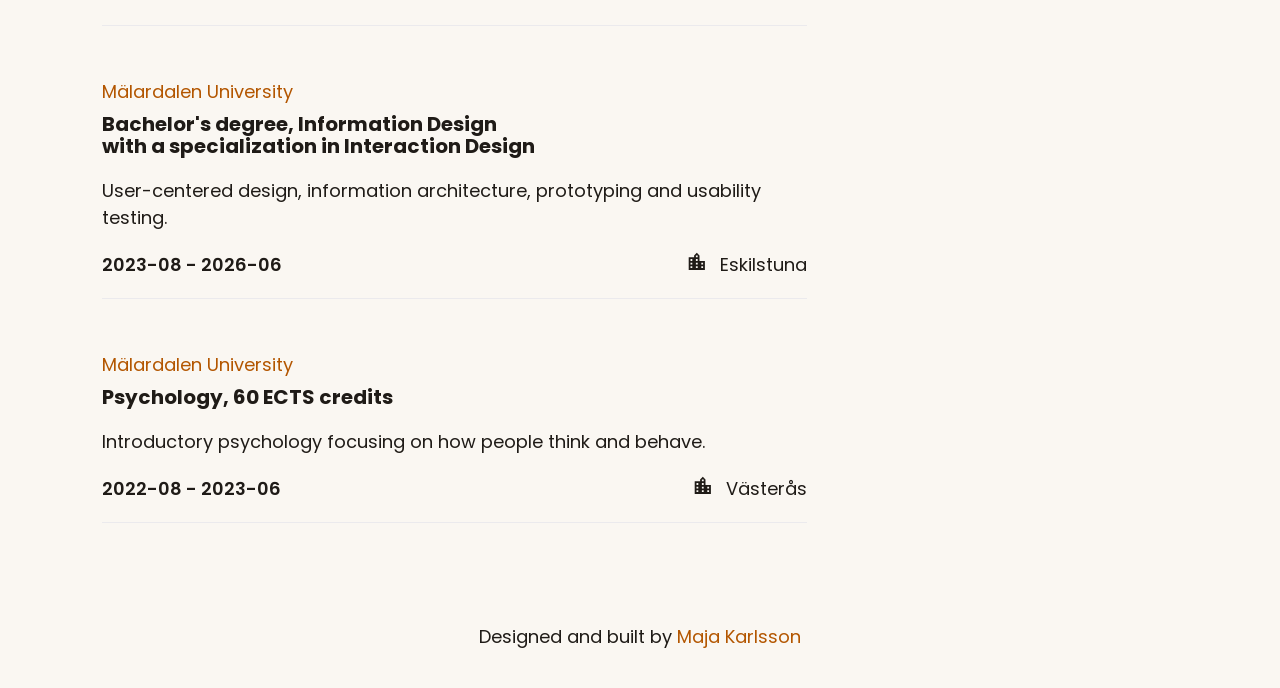
==== commit 7776e060: "add error handling messages for project and CV loading; update fetchData to support timeout" ====
--- a/pages/about.html
+++ b/pages/about.html
@@ -119,6 +119,7 @@
                 <ul class="cv-list-education" role="list"></ul>
             </div>
 
+            <!-- Error -->
             <div role="alert">
                 <div class="load-error" id="cv-error" hidden>
                     <p class="load-error-title">Couldn’t load my experience</p>
--- a/css/base.css
+++ b/css/base.css
@@ -7,6 +7,7 @@
     --color-text-muted: #6B625A;
     --color-text-content: #666666;
     --color-border: #EBEAED;
+    --color-on-primary: #1F1B17;
 
     /* Hover & interactios */
     --color-text-hover: #242424;
@@ -108,7 +109,7 @@
   }
 
   :focus-visible {
-    outline: 2px solid var(--color-text);
+    outline: 2px solid var(--color-primary-text);
     outline-offset: 3px;
   }
 
--- a/css/components.css
+++ b/css/components.css
@@ -149,7 +149,7 @@
   }
 
   .pill {
-    font-size: var(--font-size-label);
+    font-size: var(--font-size-small);
     font-weight: bold;
     background-color: var(--color-badge-bg);
     padding: 4px 8px;
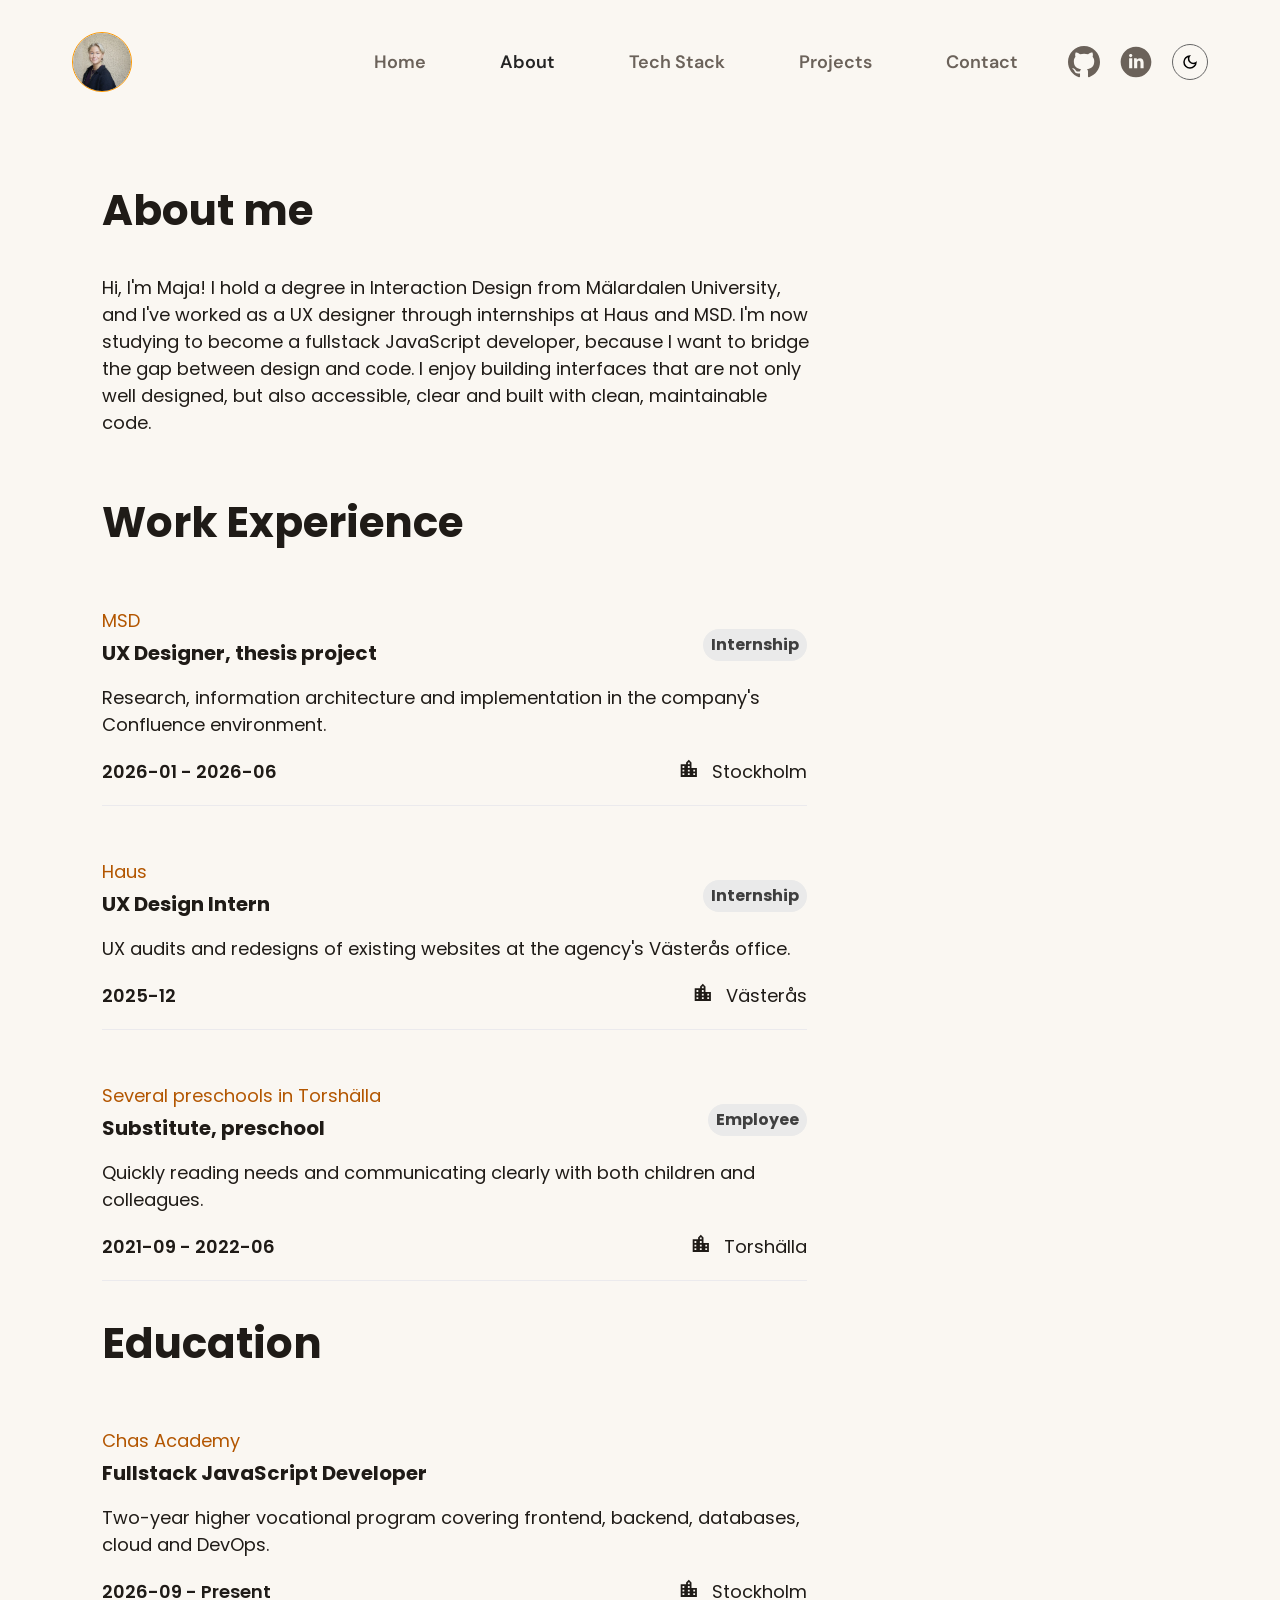
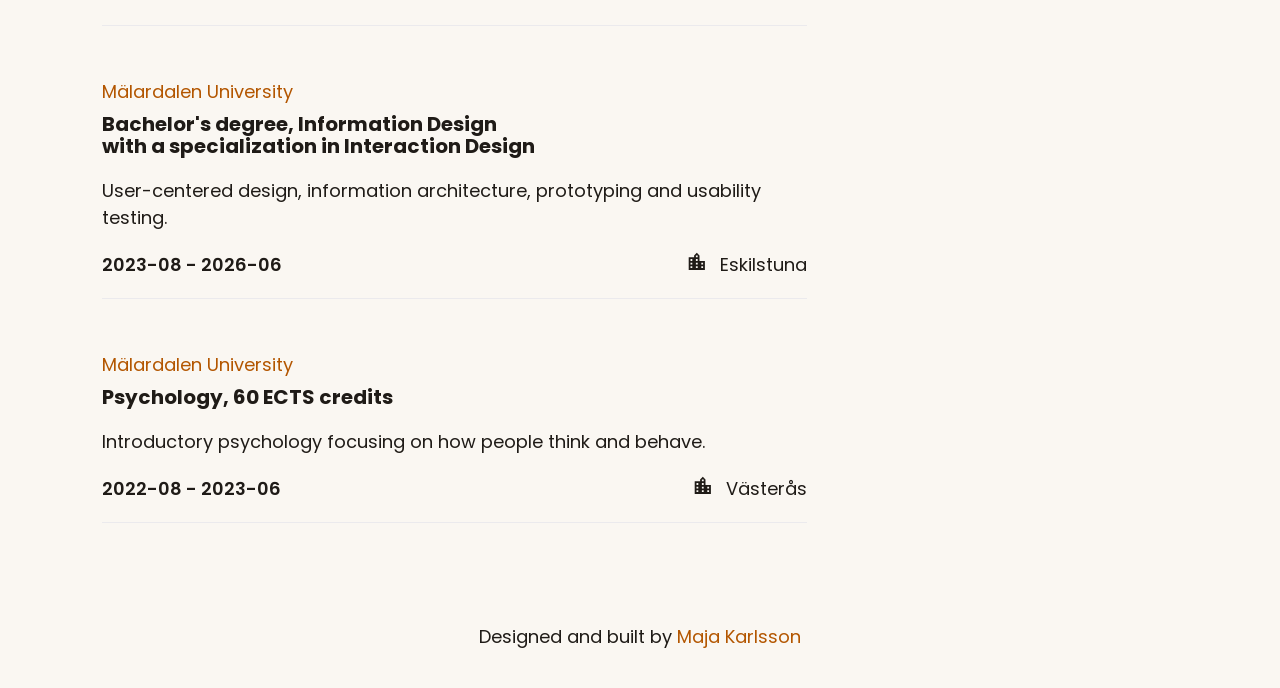
==== commit 2ab367e6: "remove unused project card images and update script loading in HTML files" ====
--- a/pages/about.html
+++ b/pages/about.html
@@ -17,7 +17,7 @@
     <link rel="stylesheet" href="../css/base.css">
     <link rel="stylesheet" href="../css/components.css">
     <link rel="stylesheet" href="../css/about.css">
-    <script type="module" src="../index.js" defer></script>
+    <script type="module" src="../index.js"></script>
     <title>About me</title>
 </head>
 
@@ -68,7 +68,8 @@
                 </nav>
 
                 <ul class="social-list" role="list">
-                    <li><a href="https://github.com/majakarlsson68gmailcom" target="_blank"><span
+                    <li>
+                        <a href="https://github.com/majakarlsson68gmailcom" target="_blank"><span
                                 class="visually-hidden">Github</span>
                             <svg class="social-icons" aria-hidden="true" viewBox="0 0 88 88" fill="currentColor"
                                 xmlns="http://www.w3.org/2000/svg">
@@ -123,7 +124,7 @@
             <div role="alert">
                 <div class="load-error" id="cv-error" hidden>
                     <p class="load-error-title">Couldn’t load my experience</p>
-                    <p class="load-error-message">Something went wrong when loading my work and education. Try again, or view my CV instead.</p>
+                    <p class="load-error-message"></p>
                     <div class="load-error-actions">
                         <!-- TODO Sätt länk direkt till CV -->
                         <a class="btn primary-btn" href="/assets/CV.pdf" target="_blank" rel="noopener">View CV 
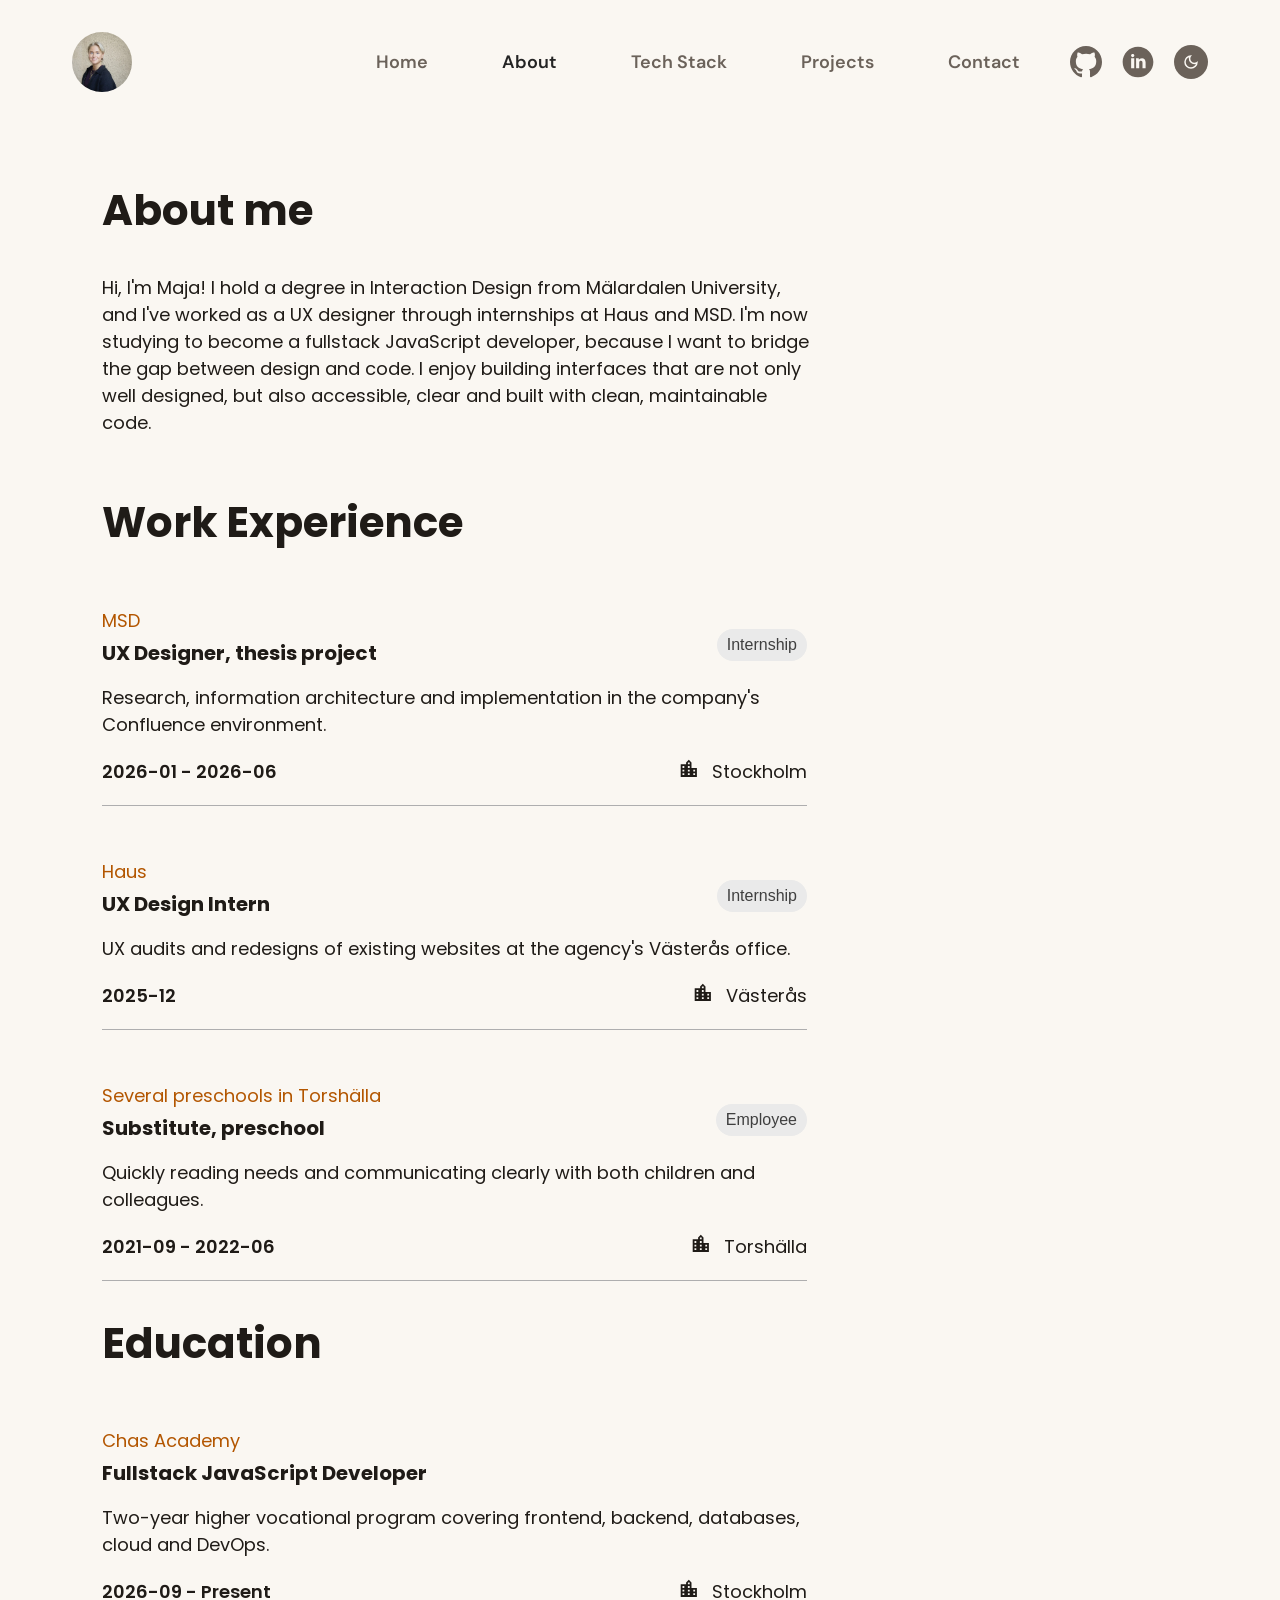
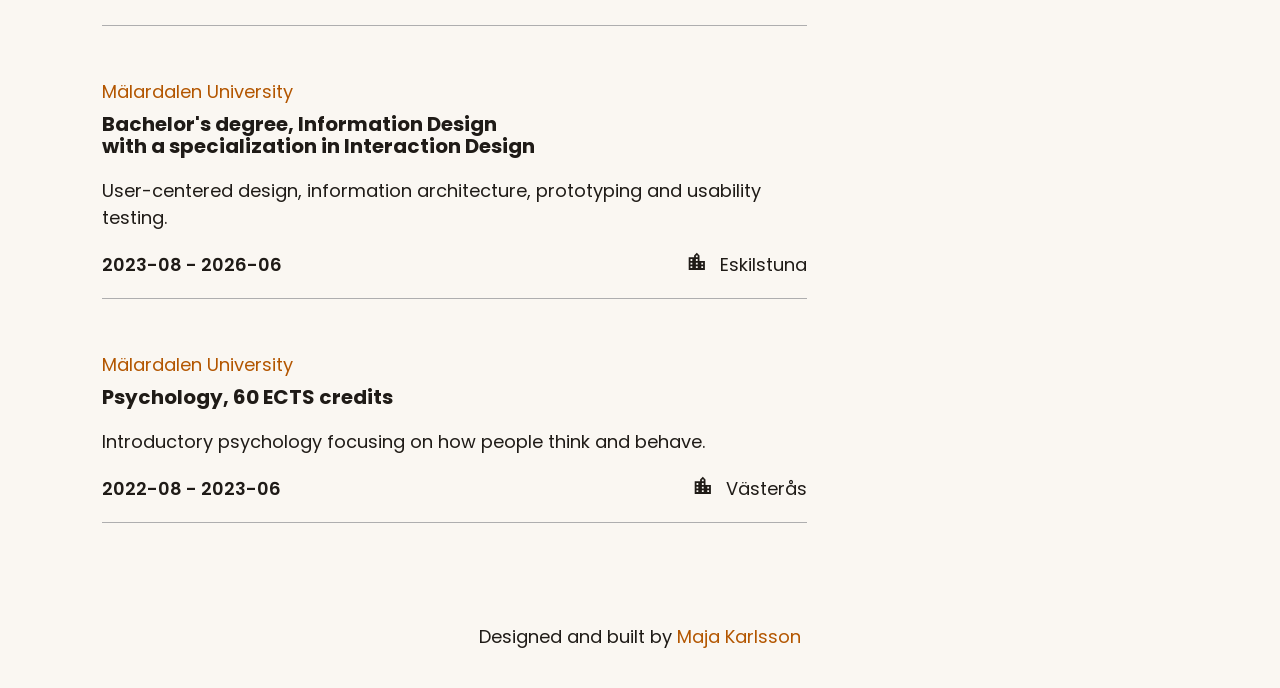
==== commit 57a32cea: "refactor HTML and JavaScript for improved accessibility and focus mode" ====
--- a/pages/about.html
+++ b/pages/about.html
@@ -5,7 +5,7 @@
     <meta charset="UTF-8">
     <meta name="viewport" content="width=device-width, initial-scale=1.0">
 
-    <link rel="icon" href="../assets/images/maja-700.webp" type="image/svg+xml">
+    <link rel="icon" href="../assets/images/maja-700.webp">
 
     <link rel="preconnect" href="https://fonts.googleapis.com">
     <link rel="preconnect" href="https://fonts.gstatic.com" crossorigin>
@@ -106,7 +106,7 @@
 
     <main>
         <section class="section container about-me">
-            <h1>About me</h1>
+            <h1 tabindex="-1">About me</h1>
             <p>Hi, I'm Maja! I hold a degree in Interaction Design from Mälardalen University, and I've worked as a UX
                 designer through internships at Haus and MSD. I'm now studying to become a fullstack JavaScript
                 developer, because I want to bridge the gap between design and code. I enjoy building interfaces that
@@ -126,7 +126,7 @@
                     <p class="load-error-title">Couldn’t load my experience</p>
                     <p class="load-error-message"></p>
                     <div class="load-error-actions">
-                        <!-- TODO Sätt länk direkt till CV -->
+                     
                         <a class="btn primary-btn" href="/assets/CV.pdf" target="_blank" rel="noopener">View CV 
                             <svg class="icon" aria-hidden="true" xmlns="http://www.w3.org/2000/svg" viewBox="0 -960 960 960" fill="currentColor"><path d="M240-80q-33 0-56.5-23.5T160-160v-640q0-33 23.5-56.5T240-880h320l240 240v240h-80v-200H520v-200H240v640h360v80H240Zm638 15L760-183v89h-80v-226h226v80h-90l118 118-56 57Zm-638-95v-640 640Z"/></svg>
                             <span class="visually-hidden">PDF, opens in a new tab</span>
--- a/css/base.css
+++ b/css/base.css
@@ -6,12 +6,15 @@
     --color-text: #1F1B17;
     --color-text-muted: #6B625A;
     --color-text-content: #666666;
-    --color-border: #EBEAED;
+    --color-border: #aeaeaf;
     --color-on-primary: #1F1B17;
 
     /* Hover & interactios */
     --color-text-hover: #242424;
     --color-surface: #f1f1f1;
+
+    --color-link-btn: rgb(213, 211, 211);
+    --color-link-border: #b8b8ba;
 
     --color-primary: #FF9900;
     --color-primary-text: #B35600;
@@ -172,10 +175,15 @@
   --color-surface: #363636;
   --color-text: #FAF6F1;
   --color-text-content: #D9D2C9; /* I projekt korten */
+  --color-text-muted: #9C9289;
+  --color-primary-text: #FF9900; 
   
   --color-text-strong: #fff;
 
   --color-text-hover: #fffdfd;
+
+  --color-link-btn: rgb(35, 35, 35);
+  --color-link-border: #494949;
 }
 .icon-invert {
   filter: invert(0.8);
@@ -189,10 +197,15 @@
   --color-surface: #363636;
   --color-text: #FAF6F1;
   --color-text-content: #D9D2C9; /* I projekt korten */
+  --color-text-muted: #9C9289;
+  --color-primary-text: #FF9900; 
   
   --color-text-strong: #fff;
 
   --color-text-hover: #fffdfd;
+
+  --color-link-btn: rgb(35, 35, 35);
+  --color-link-border: #494949;
  
   .icon-invert {
     filter: invert(0.8);
--- a/css/components.css
+++ b/css/components.css
@@ -19,7 +19,6 @@
         min-width: 42px;
         max-width: 60px;
         border-radius: 50%;
-        border: 1px solid var(--color-primary);
         aspect-ratio: 1 / 1;
         object-fit: cover;
         object-position: center 30%;
@@ -43,13 +42,14 @@
 }
 
 .darkmode-toggle {
-    background-color: transparent;
-    border: 1px solid var(--color-text-content);
+    background-color: var(--color-text-muted);
+    border: none;
     border-radius: 50%;
     padding: 0.5rem;
     cursor: pointer;
     svg {
         min-width: 18px;
+        color: var(--color-bg);
         width: 20px;
         aspect-ratio: 1 / 1;
     }
@@ -150,9 +150,9 @@
 
   .pill {
     font-size: var(--font-size-small);
-    font-weight: bold;
+    font-weight: 500;
     background-color: var(--color-badge-bg);
-    padding: 4px 8px;
+    padding: 4px 10px;
     border-radius: 99px;
     color: var(--color-badge-text);
 }
@@ -167,6 +167,7 @@
 
 .primary-btn {
     background-color: var(--color-primary);
+    color: var(--color-on-primary);
     transition: background-color 0.25s ease, box-shadow 0.25s ease;
 }
 .primary-btn:hover {
@@ -319,7 +320,3 @@
     padding-block: var(--space-6);
     text-align: center;
 }
-
-@media (prefers-reduced-motion: reduce) {
-    .skeleton { animation: none; }
-}
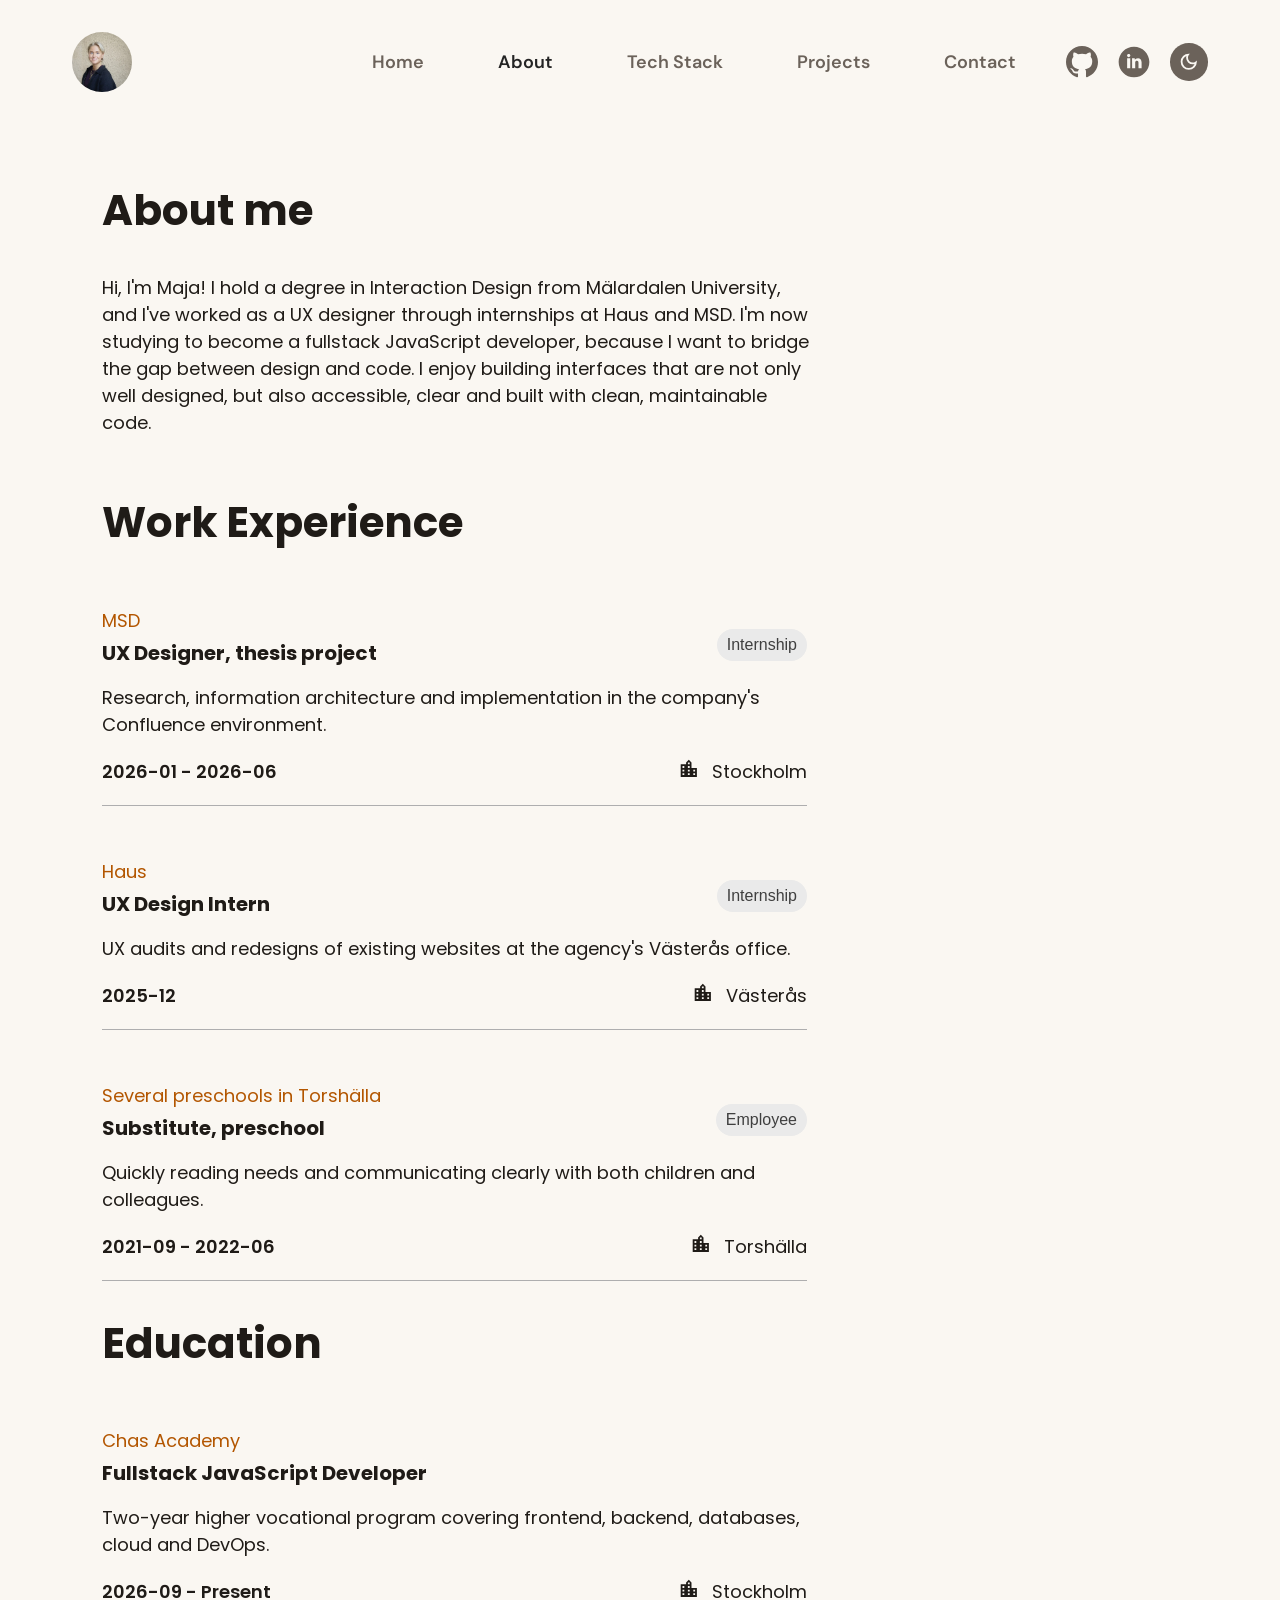
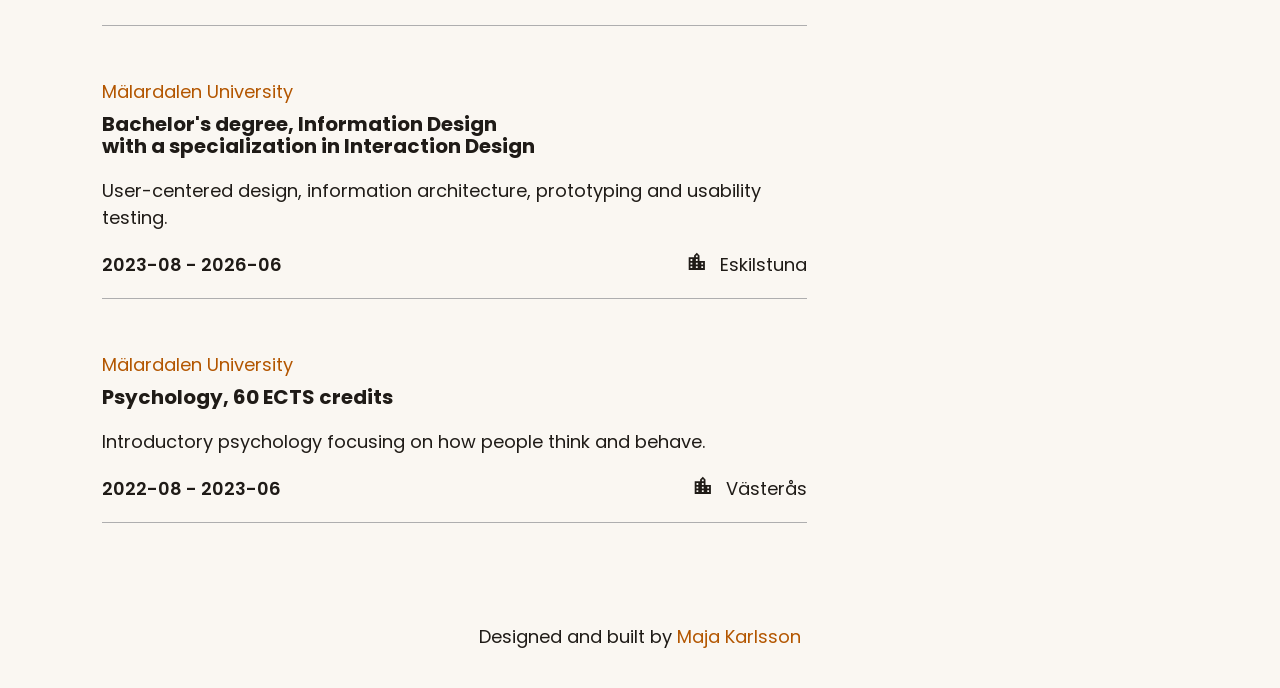
==== commit 0754ec0a: "refactor nav to improve accesibility when using only keyboard for navigation" ====
--- a/pages/about.html
+++ b/pages/about.html
@@ -25,39 +25,22 @@
     <header>
         <div class="container nav-container">
 
-            <div class="nav-mobile-container">
-                <a href="../index.html" class="logo">
-                    <img src="../assets/images/maja-700.webp" alt="Maja, homepage">
-                </a>
-                <div class="header-actions">
-                    <button class="darkmode-toggle" aria-pressed="false">
-                        <svg class="icon-dark" xmlns="http://www.w3.org/2000/svg" viewBox="0 -960 960 960"
-                            fill="currentColor">
-                            <path
-                                d="M480-120q-150 0-255-105T120-480q0-150 105-255t255-105q14 0 27.5 1t26.5 3q-41 29-65.5 75.5T444-660q0 90 63 153t153 63q55 0 101-24.5t75-65.5q2 13 3 26.5t1 27.5q0 150-105 255T480-120Zm0-80q88 0 158-48.5T740-375q-20 5-40 8t-40 3q-123 0-209.5-86.5T364-660q0-20 3-40t8-40q-78 32-126.5 102T200-480q0 116 82 198t198 82Zm-10-270Z" />
-                        </svg>
-                        <svg class="icon-light" xmlns="http://www.w3.org/2000/svg" viewBox="0 -960 960 960"
-                            fill="currentColor">
-                            <path
-                                d="M565-395q35-35 35-85t-35-85q-35-35-85-35t-85 35q-35 35-35 85t35 85q35 35 85 35t85-35Zm-226.5 56.5Q280-397 280-480t58.5-141.5Q397-680 480-680t141.5 58.5Q680-563 680-480t-58.5 141.5Q563-280 480-280t-141.5-58.5ZM200-440H40v-80h160v80Zm720 0H760v-80h160v80ZM440-760v-160h80v160h-80Zm0 720v-160h80v160h-80ZM256-650l-101-97 57-59 96 100-52 56Zm492 496-97-101 53-55 101 97-57 59Zm-98-550 97-101 59 57-100 96-56-52ZM154-212l101-97 55 53-97 101-59-57Zm326-268Z" />
-                        </svg>
-                        <span class="visually-hidden">Darkmode</span>
-                    </button>
-                    <button class="nav-toggle" aria-expanded="false" aria-controls="nav-menu">
-                        <svg class="hamburger-icon" aria-hidden="true" viewBox="0 0 24 24" fill="none"
-                            xmlns="http://www.w3.org/2000/svg">
-                            <path d="M20 7L4 7" stroke="currentColor" stroke-width="1.5" stroke-linecap="round" />
-                            <path d="M20 12L4 12" stroke="currentColor" stroke-width="1.5" stroke-linecap="round" />
-                            <path d="M20 17L4 17" stroke="currentColor" stroke-width="1.5" stroke-linecap="round" />
-                        </svg>
-                        <span class="visually-hidden">Menu</span>
-                    </button>
-                </div>
-            </div>
+            <a href="../index.html" class="logo">
+                <img src="../assets/images/maja-700.webp" alt="Maja, homepage">
+            </a>
+
+            <button class="nav-toggle" aria-expanded="false" aria-controls="nav-menu">
+                <svg class="hamburger-icon" aria-hidden="true" viewBox="0 0 24 24" fill="none"
+                    xmlns="http://www.w3.org/2000/svg">
+                    <path d="M20 7L4 7" stroke="currentColor" stroke-width="1.5" stroke-linecap="round" />
+                    <path d="M20 12L4 12" stroke="currentColor" stroke-width="1.5" stroke-linecap="round" />
+                    <path d="M20 17L4 17" stroke="currentColor" stroke-width="1.5" stroke-linecap="round" />
+                </svg>
+                <span class="visually-hidden">Menu</span>
+            </button>
 
             <div class="nav-menu" id="nav-menu">
                 <nav class="main-nav" id="main-nav" aria-label="Main navigation">
-
                     <ul class="nav-list">
                         <li><a href="../index.html">Home</a></li>
                         <li><a href="about.html" aria-current="page">About</a></li>
@@ -79,11 +62,11 @@
                             </svg>
                         </a>
                     </li>
-
                     <li>
                         <a href="https://www.linkedin.com/in/maja-karlsson-129566292/" target="_blank"><span
-                                class="visually-hidden">Linkedin</span><svg class="social-icons" aria-hidden="true"
-                                viewBox="0 0 30 30" fill="none" xmlns="http://www.w3.org/2000/svg">
+                                class="visually-hidden">Linkedin</span>
+                            <svg class="social-icons" aria-hidden="true" viewBox="0 0 30 30" fill="none"
+                                xmlns="http://www.w3.org/2000/svg">
                                 <g clip-path="url(#clip0_63_102)">
                                     <path
                                         d="M15 0.599998C7.04698 0.599998 0.599976 7.047 0.599976 15C0.599976 22.953 7.04698 29.4 15 29.4C22.953 29.4 29.4 22.953 29.4 15C29.4 7.047 22.953 0.599998 15 0.599998ZM11.475 20.9685H8.55898V11.5845H11.475V20.9685ZM9.99898 10.4325C9.07798 10.4325 8.48248 9.78 8.48248 8.973C8.48248 8.1495 9.09598 7.5165 10.0365 7.5165C10.977 7.5165 11.553 8.1495 11.571 8.973C11.571 9.78 10.977 10.4325 9.99898 10.4325ZM22.125 20.9685H19.209V15.768C19.209 14.5575 18.786 13.7355 17.7315 13.7355C16.926 13.7355 16.4475 14.292 16.236 14.8275C16.158 15.018 16.1385 15.288 16.1385 15.5565V20.967H13.221V14.577C13.221 13.4055 13.1835 12.426 13.1445 11.583H15.678L15.8115 12.8865H15.87C16.254 12.2745 17.1945 11.3715 18.768 11.3715C20.6865 11.3715 22.125 12.657 22.125 15.42V20.9685Z"
@@ -100,20 +83,31 @@
                 </ul>
             </div>
 
+            <button class="darkmode-toggle" aria-pressed="false">
+                <svg class="icon-dark" xmlns="http://www.w3.org/2000/svg" viewBox="0 -960 960 960" fill="currentColor">
+                    <path
+                        d="M480-120q-150 0-255-105T120-480q0-150 105-255t255-105q14 0 27.5 1t26.5 3q-41 29-65.5 75.5T444-660q0 90 63 153t153 63q55 0 101-24.5t75-65.5q2 13 3 26.5t1 27.5q0 150-105 255T480-120Zm0-80q88 0 158-48.5T740-375q-20 5-40 8t-40 3q-123 0-209.5-86.5T364-660q0-20 3-40t8-40q-78 32-126.5 102T200-480q0 116 82 198t198 82Zm-10-270Z" />
+                </svg>
+                <svg class="icon-light" xmlns="http://www.w3.org/2000/svg" viewBox="0 -960 960 960" fill="currentColor">
+                    <path
+                        d="M565-395q35-35 35-85t-35-85q-35-35-85-35t-85 35q-35 35-35 85t35 85q35 35 85 35t85-35Zm-226.5 56.5Q280-397 280-480t58.5-141.5Q397-680 480-680t141.5 58.5Q680-563 680-480t-58.5 141.5Q563-280 480-280t-141.5-58.5ZM200-440H40v-80h160v80Zm720 0H760v-80h160v80ZM440-760v-160h80v160h-80Zm0 720v-160h80v160h-80ZM256-650l-101-97 57-59 96 100-52 56Zm492 496-97-101 53-55 101 97-57 59Zm-98-550 97-101 59 57-100 96-56-52ZM154-212l101-97 55 53-97 101-59-57Zm326-268Z" />
+                </svg>
+                <span class="visually-hidden">Darkmode</span>
+            </button>
+
         </div>
-
     </header>
 
     <main>
         <section class="section container about-me">
-            <h1 tabindex="-1">About me</h1>
+            <h1>About me</h1>
             <p>Hi, I'm Maja! I hold a degree in Interaction Design from Mälardalen University, and I've worked as a UX
                 designer through internships at Haus and MSD. I'm now studying to become a fullstack JavaScript
                 developer, because I want to bridge the gap between design and code. I enjoy building interfaces that
                 are not only well designed, but also accessible, clear and built with clean, maintainable code.</p>
 
             <div class="cv-lists">
-                <h2>Work Experience</h2>
+                <h2 tabindex="-1">Work Experience</h2>
                 <ul class="cv-list-work" role="list"></ul>
 
                 <h2>Education</h2>
@@ -126,9 +120,13 @@
                     <p class="load-error-title">Couldn’t load my experience</p>
                     <p class="load-error-message"></p>
                     <div class="load-error-actions">
-                     
-                        <a class="btn primary-btn" href="/assets/CV.pdf" target="_blank" rel="noopener">View CV 
-                            <svg class="icon" aria-hidden="true" xmlns="http://www.w3.org/2000/svg" viewBox="0 -960 960 960" fill="currentColor"><path d="M240-80q-33 0-56.5-23.5T160-160v-640q0-33 23.5-56.5T240-880h320l240 240v240h-80v-200H520v-200H240v640h360v80H240Zm638 15L760-183v89h-80v-226h226v80h-90l118 118-56 57Zm-638-95v-640 640Z"/></svg>
+
+                        <a class="btn primary-btn" href="/assets/CV.pdf" target="_blank" rel="noopener">View CV
+                            <svg class="icon" aria-hidden="true" xmlns="http://www.w3.org/2000/svg"
+                                viewBox="0 -960 960 960" fill="currentColor">
+                                <path
+                                    d="M240-80q-33 0-56.5-23.5T160-160v-640q0-33 23.5-56.5T240-880h320l240 240v240h-80v-200H520v-200H240v640h360v80H240Zm638 15L760-183v89h-80v-226h226v80h-90l118 118-56 57Zm-638-95v-640 640Z" />
+                            </svg>
                             <span class="visually-hidden">PDF, opens in a new tab</span>
                         </a>
                         <button class="btn btn-outline retry-btn">Try again</button>
@@ -165,7 +163,7 @@
         </template>
 
         <!-- template för skeleton laddning -->
-         <template id="cv-skeleton-template">
+        <template id="cv-skeleton-template">
             <li class="cv-item" aria-hidden="true">
                 <div class="cv-item-header">
                     <div>
@@ -177,7 +175,7 @@
                 <div class="skeleton skeleton-text"></div>
                 <div class="skeleton skeleton-text"></div>
             </li>
-         </template>
+        </template>
 
     </main>
     <footer>
--- a/css/components.css
+++ b/css/components.css
@@ -1,4 +1,3 @@
-
 /* Navigationsbar */
 
 header {
@@ -8,13 +7,15 @@
     background-color: var(--color-bg);
 }
 
- .nav-container {
-    display: flex;
-    flex-direction: column;
+.nav-container {
+    display: grid;
+    grid-template-columns: 1fr auto auto;
+    grid-template-areas: "logo darkmode hamburger";
     align-items: center;
+    column-gap: var(--space-3);
     font-weight: 600;
-    padding: var( --space-5);
-    
+    padding: var(--space-5);
+
     .logo img {
         min-width: 42px;
         max-width: 60px;
@@ -25,28 +26,19 @@
     }
 }
 
-
-
-/* Mobil */
- .nav-mobile-container {
-    display: flex;
-    justify-content: space-between;
-    align-items: center;
-    width: 100%;
-}
-
-.header-actions{
-    display: flex;
-    align-items: center;
-    gap: var(--space-3);
+.logo {
+    grid-area: logo;
+    justify-self: start;
 }
 
 .darkmode-toggle {
+    grid-area: darkmode;
     background-color: var(--color-text-muted);
     border: none;
     border-radius: 50%;
     padding: 0.5rem;
     cursor: pointer;
+
     svg {
         min-width: 18px;
         color: var(--color-bg);
@@ -56,6 +48,7 @@
 }
 
 .nav-toggle {
+    grid-area: hamburger;
     width: 32px;
     height: 32px;
     border: none;
@@ -63,12 +56,15 @@
     cursor: pointer;
 }
 
-.nav-list, .social-list {
+.nav-list,
+.social-list {
     display: none;
     width: 100%;
     list-style: none;
     color: var(--color-text-muted);
-    a:hover, a:focus-visible {
+
+    a:hover,
+    a:focus-visible {
         color: var(--color-text-hover);
     }
 }
@@ -77,7 +73,8 @@
     font-family: var(--font-nav);
     flex-direction: column;
     margin-top: var(--space-4);
-    & > * {
+
+    &>* {
         text-align: center;
         padding: 0.5em 1em;
     }
@@ -131,9 +128,11 @@
 .nav-toggle[aria-expanded="true"] path:nth-child(1) {
     transform: rotate(45deg) translateY(5px);
 }
+
 .nav-toggle[aria-expanded="true"] path:nth-child(2) {
     opacity: 0;
 }
+
 .nav-toggle[aria-expanded="true"] path:nth-child(3) {
     transform: rotate(-45deg) translateY(-5px);
 }
@@ -141,14 +140,14 @@
 /* Delade klasser */
 .name-heading {
     color: var(--color-primary-text);
-  }
+}
 
 .hero-heading {
     font-size: var(--font-size-display);
     margin-bottom: 0;
-  }
-
-  .pill {
+}
+
+.pill {
     font-size: var(--font-size-small);
     font-weight: 500;
     background-color: var(--color-badge-bg);
@@ -170,6 +169,7 @@
     color: var(--color-on-primary);
     transition: background-color 0.25s ease, box-shadow 0.25s ease;
 }
+
 .primary-btn:hover {
     background-color: var(--color-primary-hover);
     box-shadow: 0 4px 12px rgba(37, 99, 235, 0.25);
@@ -184,7 +184,7 @@
     align-items: center;
     gap: var(--space-2);
     text-decoration: none;
-    
+
 }
 
 .btn-outline {
@@ -195,6 +195,7 @@
 .btn-outline:hover {
     background-color: rgba(37, 99, 235, 0.08);
 }
+
 .btn-outline:active {
     background-color: rgba(37, 99, 235, 0.18);
 }
@@ -215,14 +216,32 @@
 }
 
 @keyframes pulse {
-    50% { opacity: 0.4; }
-}
-
-.skeleton-title { height: 1.5rem; width: 60%; }
-.skeleton-small { height: 0.875rem; width: 40%; margin-bottom: var(--space-1);}
-.skeleton-text { height: 1rem; margin-top: var(--space-1) }
-.skeleton-text:last-child { width: 70%; }
-.skeleton-pill { 
+    50% {
+        opacity: 0.4;
+    }
+}
+
+.skeleton-title {
+    height: 1.5rem;
+    width: 60%;
+}
+
+.skeleton-small {
+    height: 0.875rem;
+    width: 40%;
+    margin-bottom: var(--space-1);
+}
+
+.skeleton-text {
+    height: 1rem;
+    margin-top: var(--space-1)
+}
+
+.skeleton-text:last-child {
+    width: 70%;
+}
+
+.skeleton-pill {
     display: inline-block;
     width: 4rem;
     height: 1.5rem;
@@ -241,6 +260,7 @@
     font-weight: 600;
     font-size: var(--font-size-heading-sm);
 }
+
 .load-error-message {
     max-width: 40ch;
     opacity: 0.8;
@@ -256,22 +276,23 @@
 
 /* Desktop */
 
-@media (min-width: 56rem){
+@media (min-width: 56rem) {
     .nav-menu {
         width: 100%;
         position: static;
         display: flex;
     }
 
-    .nav-list, .social-list {
+    .nav-list,
+    .social-list {
         display: flex;
     }
 
-    .nav-mobile-container{
-        display: contents;
-    }
     .nav-container {
+        display: flex;
         flex-direction: row;
+        align-items: center;
+        column-gap: 0;
     }
 
     .nav-toggle {
@@ -282,7 +303,7 @@
         align-items: center;
         flex-direction: row;
         width: fit-content;
-     
+
         gap: var(--space-6);
         margin: 0;
     }
@@ -299,19 +320,17 @@
     }
 
     .main-nav {
-    margin-left: auto;
-    margin-right: var(--space-5);
-}
-
-.header-actions {
-    order: 1;
-}
-.darkmode-toggle {
-    margin-left: var(--space-4);
-    svg {
-        width: 24px;
-    }
-}
+        margin-left: auto;
+        margin-right: var(--space-5);
+    }
+
+    .darkmode-toggle {
+        margin-left: var(--space-4);
+
+        svg {
+            width: 24px;
+        }
+    }
 
 
 }
@@ -319,4 +338,4 @@
 footer {
     padding-block: var(--space-6);
     text-align: center;
-}
+}
